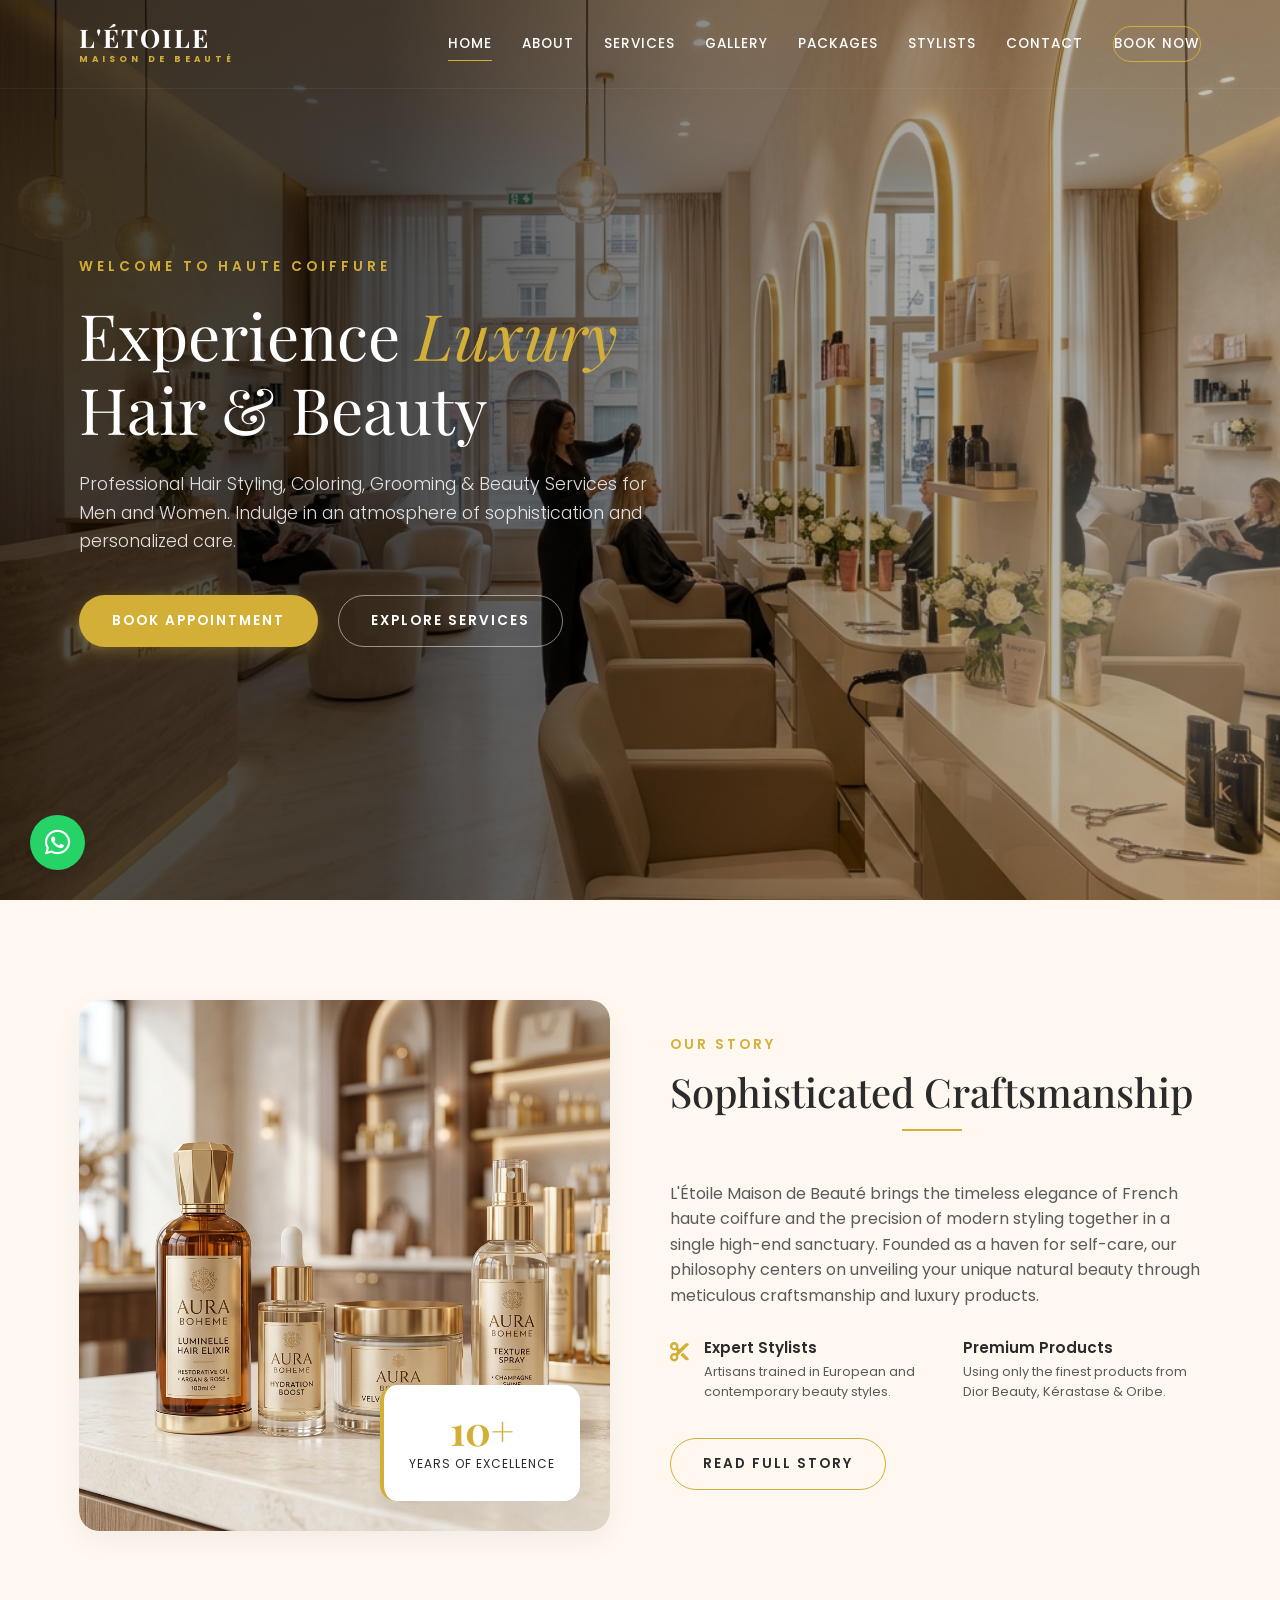
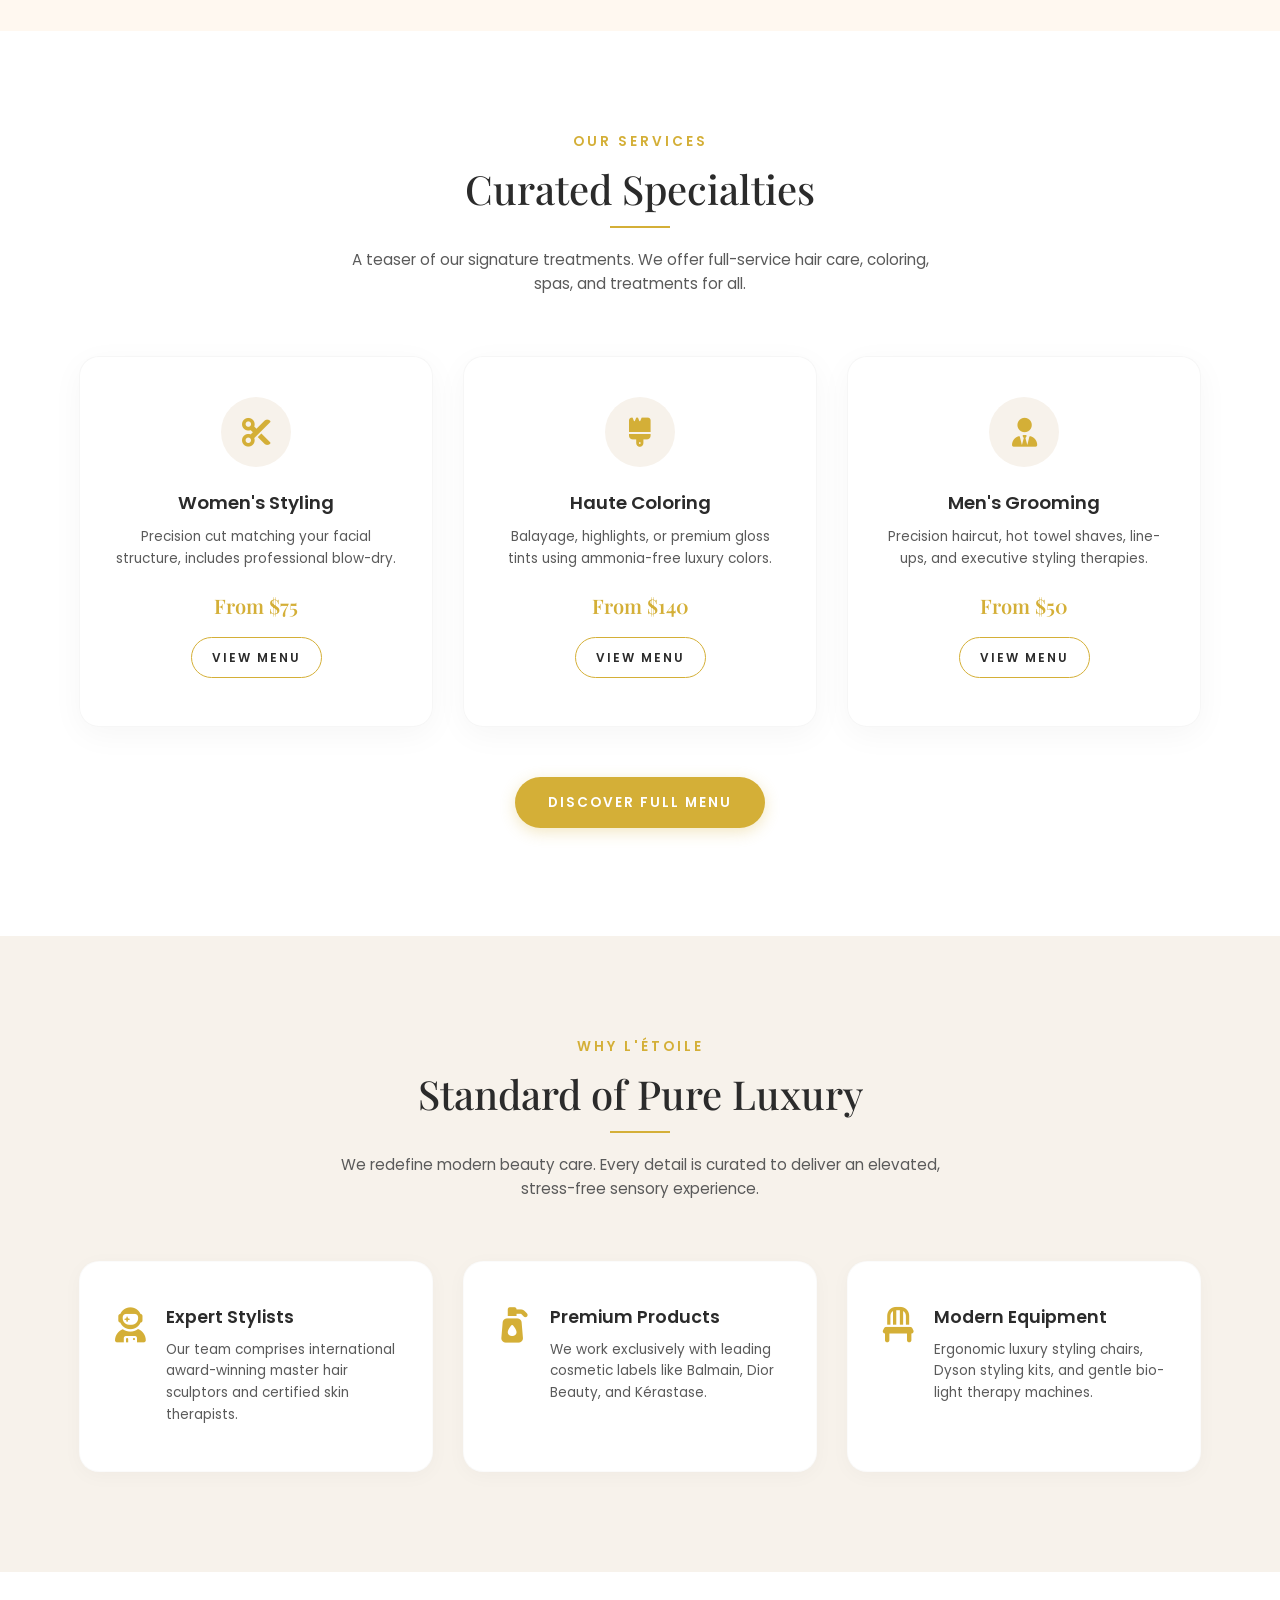
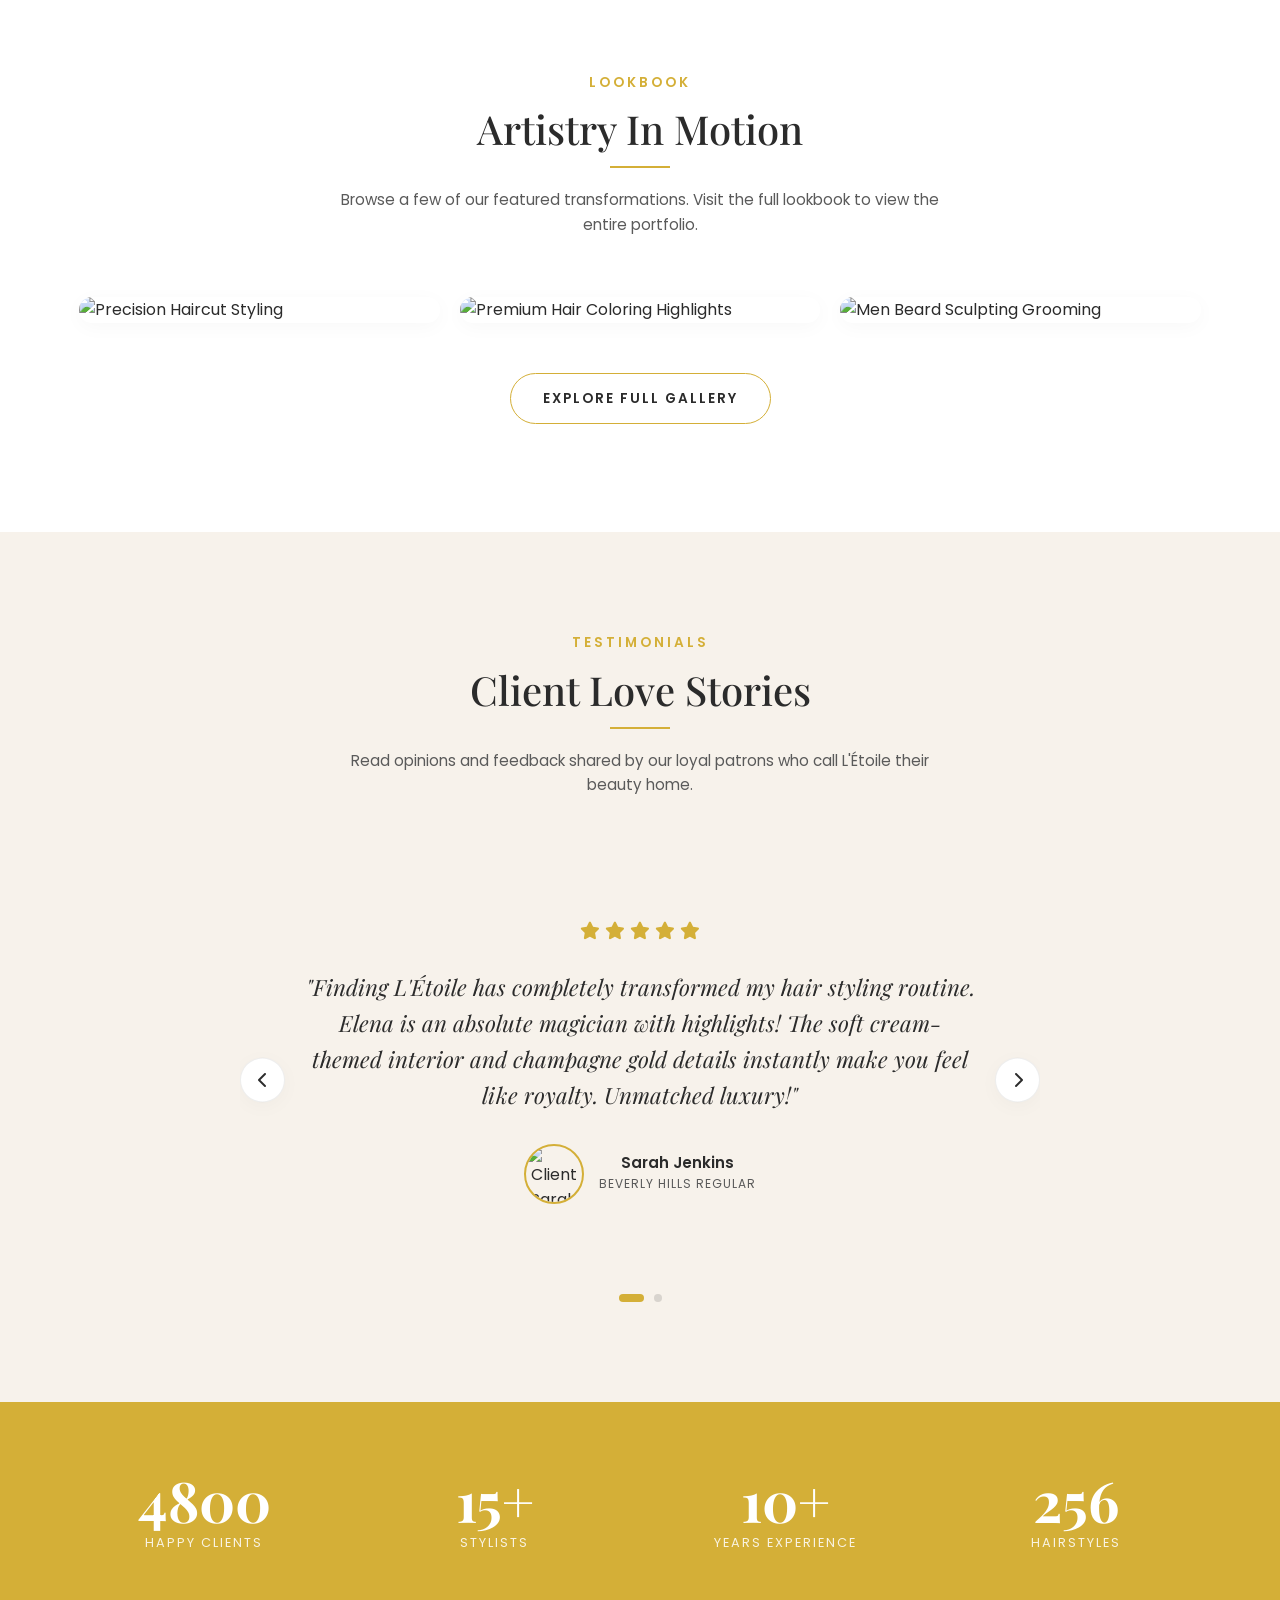
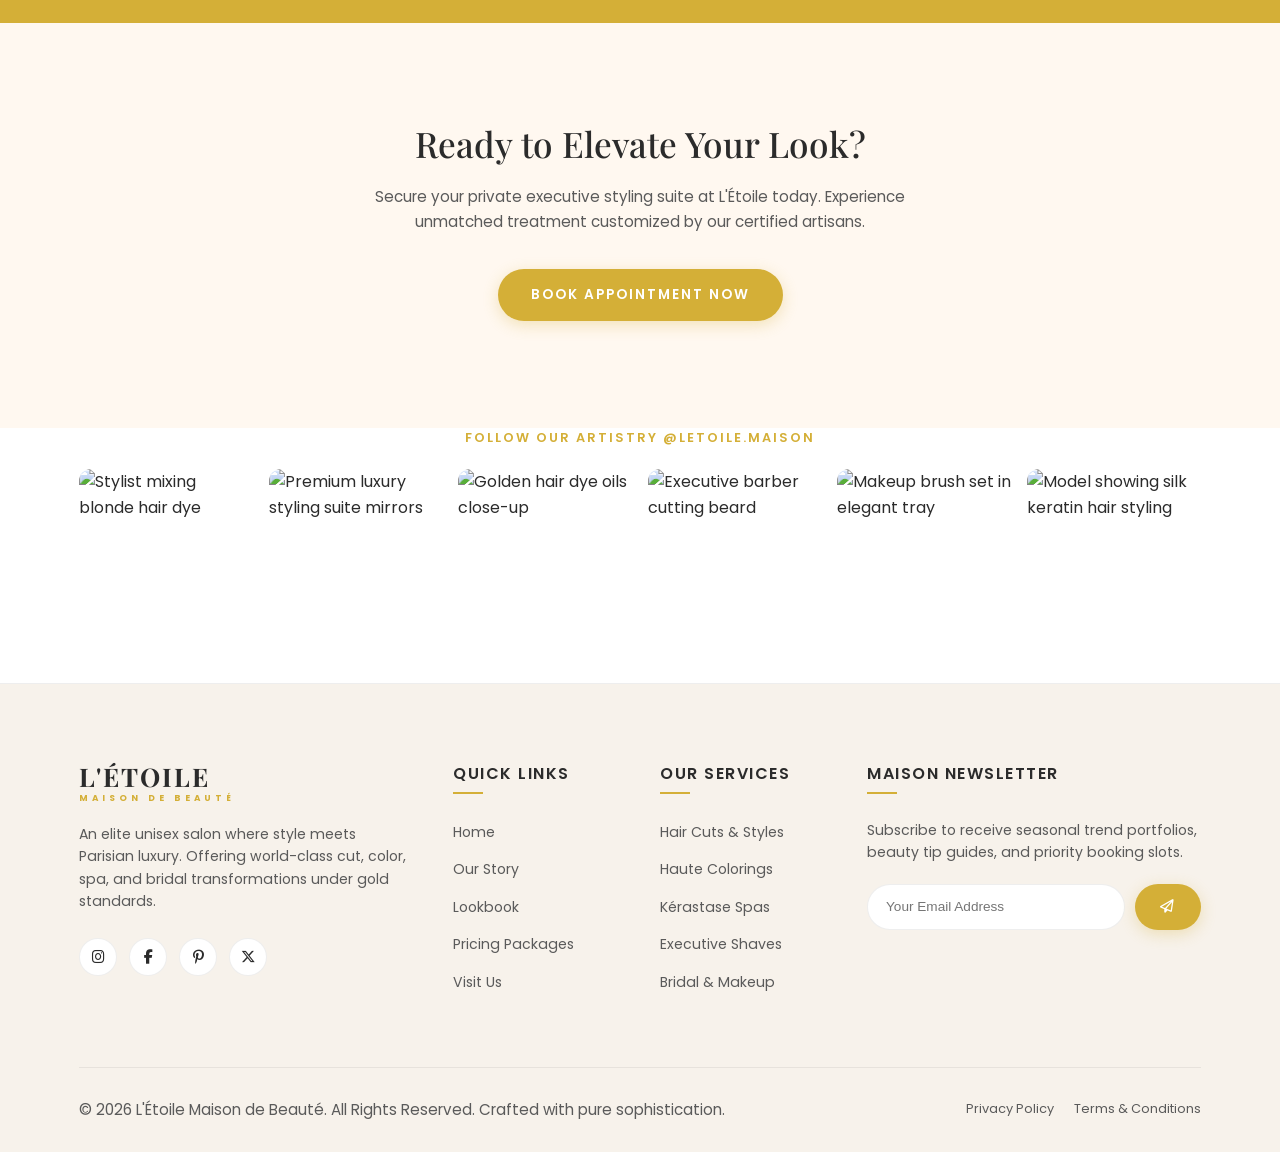
==== index.html @ e61089f2 "Improve responsive layout and header" ====
<!DOCTYPE html>
<html lang="en">
<head>
  <meta charset="UTF-8">
  <meta name="viewport" content="width=device-width, initial-scale=1.0">
  <title>L'Étoile Maison de Beauté | Premium Luxury Unisex Salon</title>
  
  <!-- Meta Tags for SEO -->
  <meta name="description" content="Experience premium luxury hair styling, professional coloring, beard grooming, and bridal beauty services at L'Étoile Maison de Beauté. Best unisex salon in Paris & Beverly Hills.">
  <meta name="keywords" content="luxury hair salon, premium salon, unisex hair styling, hair coloring, bridal makeup, beard grooming, Paris salon">
  <meta name="author" content="L'Étoile Maison de Beauté">
  
  <!-- Site Icon -->
  <link rel="icon" type="image/svg+xml" href="assets/site-icon.svg">
  <link rel="apple-touch-icon" href="assets/site-icon.svg">

  <!-- Font Awesome CDN for Premium Icons -->
  <link rel="stylesheet" href="https://cdnjs.cloudflare.com/ajax/libs/font-awesome/6.4.0/css/all.min.css">
  
  <!-- CSS Stylesheet -->
  <link rel="stylesheet" href="style.css">
</head>
<body class="home-page">

  <!-- Floating Background Elements -->
  <div class="bg-shape bg-shape-1 floating-element"></div>
  <div class="bg-shape bg-shape-2 floating-element" style="animation-delay: 2s;"></div>

  <!-- =========================================
       1. NAVIGATION HEADER
       ========================================= -->
  <header class="header-nav" id="headerNav">
    <div class="container nav-container">
      <a href="index.html" class="logo light" id="logoLink">
        L'ÉTOILE
        <span class="logo-sub">Maison de Beauté</span>
      </a>
      
      <nav class="nav-links" id="navLinks">
        <a href="index.html" class="active">Home</a>
        <a href="about.html">About</a>
        <a href="services.html">Services</a>
        <a href="gallery.html">Gallery</a>
        <a href="packages.html">Packages</a>
        <a href="stylists.html">Stylists</a>
        <a href="contact.html">Contact</a>
        <a href="booking.html" class="nav-btn">Book Now</a>
      </nav>
      
      <div class="menu-toggle" id="menuToggle">
        <span></span>
        <span></span>
        <span></span>
      </div>
    </div>
  </header>

  <!-- =========================================
       2. PREMIUM HERO SECTION
       ========================================= -->
  <section class="hero" id="hero">
    <div class="hero-bg-wrapper">
      <img src="assets/images/hero_luxury.png" alt="Luxury Salon Interior">
    </div>
    <div class="hero-overlay"></div>
    <div class="container">
      <div class="hero-content reveal-up active">
        <span class="hero-tag">Welcome to Haute Coiffure</span>
        <h1>Experience <span>Luxury</span><br>Hair & Beauty</h1>
        <p class="hero-desc">
          Professional Hair Styling, Coloring, Grooming & Beauty Services for Men and Women. Indulge in an atmosphere of sophistication and personalized care.
        </p>
        <div class="hero-btns">
          <a href="booking.html" class="btn btn-primary">Book Appointment</a>
          <a href="services.html" class="btn btn-outline-white">Explore Services</a>
        </div>
      </div>
    </div>
  </section>

  <!-- =========================================
       3. ABOUT US (SNIPPET)
       ========================================= -->
  <section class="about section-padding" id="about">
    <div class="container">
      <div class="about-grid">
        <div class="about-img-box reveal-zoom">
          <img src="assets/images/about_premium.png" alt="Premium Hair Care Styling">
          <div class="about-badge">
            <span class="years">10+</span>
            <span class="text">Years of Excellence</span>
          </div>
        </div>
        
        <div class="about-text reveal-up">
          <div class="section-header" style="text-align: left; margin-bottom: 30px;">
            <span class="subtitle">Our Story</span>
            <h2>Sophisticated Craftsmanship</h2>
          </div>
          <p class="story">
            L'Étoile Maison de Beauté brings the timeless elegance of French haute coiffure and the precision of modern styling together in a single high-end sanctuary. Founded as a haven for self-care, our philosophy centers on unveiling your unique natural beauty through meticulous craftsmanship and luxury products.
          </p>
          
          <div class="about-features">
            <div class="about-feat-item">
              <i class="fa-solid fa-scissors"></i>
              <div>
                <h4>Expert Stylists</h4>
                <p>Artisans trained in European and contemporary beauty styles.</p>
              </div>
            </div>
            <div class="about-feat-item">
              <i class="fa-solid fa-sparkles"></i>
              <div>
                <h4>Premium Products</h4>
                <p>Using only the finest products from Dior Beauty, Kérastase & Oribe.</p>
              </div>
            </div>
          </div>
          
          <a href="about.html" class="btn btn-secondary">Read Full Story</a>
        </div>
      </div>
    </div>
  </section>

  <!-- =========================================
       4. SERVICES PREVIEW
       ========================================= -->
  <section class="services section-padding" id="services-preview">
    <div class="container">
      <div class="section-header reveal-up">
        <span class="subtitle">Our Services</span>
        <h2>Curated Specialties</h2>
        <p>A teaser of our signature treatments. We offer full-service hair care, coloring, spas, and treatments for all.</p>
      </div>
      
      <div class="services-pane active reveal-up">
        <div class="service-card glass-card">
          <div class="service-icon-box">
            <i class="fa-solid fa-scissors"></i>
          </div>
          <h3>Women's Styling</h3>
          <p>Precision cut matching your facial structure, includes professional blow-dry.</p>
          <span class="service-price">From $75</span>
          <a href="services.html" class="btn btn-secondary" style="padding: 10px 20px; font-size: 0.75rem;">View Menu</a>
        </div>
        
        <div class="service-card glass-card">
          <div class="service-icon-box">
            <i class="fa-solid fa-brush"></i>
          </div>
          <h3>Haute Coloring</h3>
          <p>Balayage, highlights, or premium gloss tints using ammonia-free luxury colors.</p>
          <span class="service-price">From $140</span>
          <a href="services.html" class="btn btn-secondary" style="padding: 10px 20px; font-size: 0.75rem;">View Menu</a>
        </div>
        
        <div class="service-card glass-card">
          <div class="service-icon-box">
            <i class="fa-solid fa-user-tie"></i>
          </div>
          <h3>Men's Grooming</h3>
          <p>Precision haircut, hot towel shaves, line-ups, and executive styling therapies.</p>
          <span class="service-price">From $50</span>
          <a href="services.html" class="btn btn-secondary" style="padding: 10px 20px; font-size: 0.75rem;">View Menu</a>
        </div>
      </div>
      
      <div style="text-align: center; margin-top: 50px;" class="reveal-up">
        <a href="services.html" class="btn btn-primary">Discover Full Menu</a>
      </div>
    </div>
  </section>

  <!-- =========================================
       5. WHY CHOOSE US
       ========================================= -->
  <section class="why-us section-padding" id="why-choose-us">
    <div class="container">
      <div class="section-header reveal-up">
        <span class="subtitle">Why L'Étoile</span>
        <h2>Standard of Pure Luxury</h2>
        <p>We redefine modern beauty care. Every detail is curated to deliver an elevated, stress-free sensory experience.</p>
      </div>
      
      <div class="why-grid">
        <div class="why-card reveal-up">
          <div class="why-card-icon">
            <i class="fa-solid fa-user-astronaut"></i>
          </div>
          <div class="why-card-content">
            <h3>Expert Stylists</h3>
            <p>Our team comprises international award-winning master hair sculptors and certified skin therapists.</p>
          </div>
        </div>
        
        <div class="why-card reveal-up" style="transition-delay: 0.1s;">
          <div class="why-card-icon">
            <i class="fa-solid fa-pump-soap"></i>
          </div>
          <div class="why-card-content">
            <h3>Premium Products</h3>
            <p>We work exclusively with leading cosmetic labels like Balmain, Dior Beauty, and Kérastase.</p>
          </div>
        </div>
        
        <div class="why-card reveal-up" style="transition-delay: 0.2s;">
          <div class="why-card-icon">
            <i class="fa-solid fa-chair"></i>
          </div>
          <div class="why-card-content">
            <h3>Modern Equipment</h3>
            <p>Ergonomic luxury styling chairs, Dyson styling kits, and gentle bio-light therapy machines.</p>
          </div>
        </div>
      </div>
    </div>
  </section>

  <!-- =========================================
       6. GALLERY (PREVIEW)
       ========================================= -->
  <section class="gallery-section section-padding" id="gallery-preview">
    <div class="container">
      <div class="section-header reveal-up">
        <span class="subtitle">Lookbook</span>
        <h2>Artistry In Motion</h2>
        <p>Browse a few of our featured transformations. Visit the full lookbook to view the entire portfolio.</p>
      </div>
      
      <div class="gallery-grid reveal-zoom">
        <div class="gallery-item" data-src="https://images.unsplash.com/photo-1560066984-138dadb4c035?q=80&w=800&auto=format&fit=crop">
          <img src="https://images.unsplash.com/photo-1560066984-138dadb4c035?q=80&w=800&auto=format&fit=crop" alt="Precision Haircut Styling">
          <div class="gallery-overlay">
            <i class="fa-solid fa-magnifying-glass-plus"></i>
            <h4>Precision Haircut</h4>
            <p>Styling & Blowout</p>
          </div>
        </div>
        
        <div class="gallery-item" data-src="https://images.unsplash.com/photo-1562322140-8baeececf3df?q=80&w=800&auto=format&fit=crop">
          <img src="https://images.unsplash.com/photo-1562322140-8baeececf3df?q=80&w=800&auto=format&fit=crop" alt="Premium Hair Coloring Highlights">
          <div class="gallery-overlay">
            <i class="fa-solid fa-magnifying-glass-plus"></i>
            <h4>Champagne Highlights</h4>
            <p>Color Transformation</p>
          </div>
        </div>
        
        <div class="gallery-item" data-src="https://images.unsplash.com/photo-1621605815971-fbc98d665033?q=80&w=800&auto=format&fit=crop">
          <img src="https://images.unsplash.com/photo-1621605815971-fbc98d665033?q=80&w=800&auto=format&fit=crop" alt="Men Beard Sculpting Grooming">
          <div class="gallery-overlay">
            <i class="fa-solid fa-magnifying-glass-plus"></i>
            <h4>Royal Beard Trimming</h4>
            <p>Line-up & Hot Towel</p>
          </div>
        </div>
      </div>
      
      <div style="text-align: center; margin-top: 50px;" class="reveal-up">
        <a href="gallery.html" class="btn btn-secondary">Explore Full Gallery</a>
      </div>
    </div>
  </section>

  <!-- Lightbox Gallery Modal -->
  <div class="lightbox" id="lightbox">
    <div class="lightbox-content">
      <span class="lightbox-close" id="lightboxClose"><i class="fa-solid fa-xmark"></i></span>
      <img src="" id="lightboxImg" alt="Enlarged gallery item">
    </div>
  </div>

  <!-- =========================================
       7. TESTIMONIALS
       ========================================= -->
  <section class="testimonials section-padding" id="testimonials">
    <div class="container">
      <div class="section-header reveal-up">
        <span class="subtitle">Testimonials</span>
        <h2>Client Love Stories</h2>
        <p>Read opinions and feedback shared by our loyal patrons who call L'Étoile their beauty home.</p>
      </div>
      
      <div class="carousel-container reveal-zoom">
        <!-- Previous Button -->
        <div class="carousel-control carousel-control-prev" id="carouselPrev">
          <i class="fa-solid fa-chevron-left"></i>
        </div>
        
        <div class="carousel-wrapper" id="carouselWrapper">
          <!-- Slide 1 -->
          <div class="testimonial-slide">
            <div class="testimonial-card">
              <div class="stars">
                <i class="fa-solid fa-star"></i>
                <i class="fa-solid fa-star"></i>
                <i class="fa-solid fa-star"></i>
                <i class="fa-solid fa-star"></i>
                <i class="fa-solid fa-star"></i>
              </div>
              <p class="testimonial-text">
                "Finding L'Étoile has completely transformed my hair styling routine. Elena is an absolute magician with highlights! The soft cream-themed interior and champagne gold details instantly make you feel like royalty. Unmatched luxury!"
              </p>
              <div class="testimonial-author">
                <img src="https://images.unsplash.com/photo-1494790108377-be9c29b29330?q=80&w=200&auto=format&fit=crop" alt="Client Sarah Jenkins" class="testimonial-avatar">
                <div class="author-name">
                  <h4>Sarah Jenkins</h4>
                  <span>Beverly Hills Regular</span>
                </div>
              </div>
            </div>
          </div>
          
          <!-- Slide 2 -->
          <div class="testimonial-slide">
            <div class="testimonial-card">
              <div class="stars">
                <i class="fa-solid fa-star"></i>
                <i class="fa-solid fa-star"></i>
                <i class="fa-solid fa-star"></i>
                <i class="fa-solid fa-star"></i>
                <i class="fa-solid fa-star"></i>
              </div>
              <p class="testimonial-text">
                "The Royal Beard styling package is the best groom treatment I have ever had. Arthur uses hot towels, luxury oils, and incredibly precise styling. The hygiene standard here is clinic-level. Strongly recommended!"
              </p>
              <div class="testimonial-author">
                <img src="https://images.unsplash.com/photo-1500648767791-00dcc994a43e?q=80&w=200&auto=format&fit=crop" alt="Client David Miller" class="testimonial-avatar">
                <div class="author-name">
                  <h4>David Miller</h4>
                  <span>Entrepreneur</span>
                </div>
              </div>
            </div>
          </div>
        </div>
        
        <!-- Next Button -->
        <div class="carousel-control carousel-control-next" id="carouselNext">
          <i class="fa-solid fa-chevron-right"></i>
        </div>
        
        <!-- Dots Nav -->
        <div class="carousel-dots" id="carouselDots">
          <span class="dot active" data-index="0"></span>
          <span class="dot" data-index="1"></span>
        </div>
      </div>
    </div>
  </section>

  <!-- =========================================
       8. STATISTICS SECTION
       ========================================= -->
  <section class="statistics" id="statistics">
    <div class="container">
      <div class="stats-grid">
        <div class="stat-item">
          <h3 class="counter" data-target="10000">0</h3>
          <p>Happy Clients</p>
        </div>
        <div class="stat-item">
          <h3 class="counter" data-target="15">0</h3>
          <p>Stylists</p>
        </div>
        <div class="stat-item">
          <h3 class="counter" data-target="10">0</h3>
          <p>Years Experience</p>
        </div>
        <div class="stat-item">
          <h3 class="counter" data-target="500">0</h3>
          <p>Hairstyles</p>
        </div>
      </div>
    </div>
  </section>

  <!-- =========================================
       9. CALL TO ACTION SECTION
       ========================================= -->
  <section class="section-padding" style="background-color: var(--color-cream); text-align: center;">
    <div class="container reveal-up">
      <h2 style="font-size: 2.2rem; margin-bottom: 20px;">Ready to Elevate Your Look?</h2>
      <p style="max-width: 600px; margin: 0 auto 35px auto;">
        Secure your private executive styling suite at L'Étoile today. Experience unmatched treatment customized by our certified artisans.
      </p>
      <a href="booking.html" class="btn btn-primary">Book Appointment Now</a>
    </div>
  </section>

  <!-- =========================================
       10. FOOTER & INSTAGRAM & NEWSLETTER
       ========================================= -->
       
  <!-- Instagram Feed Placeholder -->
  <section class="footer-instagram">
    <div class="instagram-title reveal-fade">Follow Our Artistry @letoile.maison</div>
    <div class="insta-grid container reveal-zoom">
      <div class="insta-item">
        <img src="https://images.unsplash.com/photo-1522337360788-8b13dee7a37e?q=80&w=400&auto=format&fit=crop" alt="Stylist mixing blonde hair dye">
        <div class="insta-overlay"><i class="fa-brands fa-instagram"></i></div>
      </div>
      <div class="insta-item">
        <img src="https://images.unsplash.com/photo-1595476108010-b4d1f102b1b1?q=80&w=400&auto=format&fit=crop" alt="Premium luxury styling suite mirrors">
        <div class="insta-overlay"><i class="fa-brands fa-instagram"></i></div>
      </div>
      <div class="insta-item">
        <img src="https://images.unsplash.com/photo-1516975080664-ed2fc6a32937?q=80&w=400&auto=format&fit=crop" alt="Golden hair dye oils close-up">
        <div class="insta-overlay"><i class="fa-brands fa-instagram"></i></div>
      </div>
      <div class="insta-item">
        <img src="https://images.unsplash.com/photo-1503951914875-452162b0f3f1?q=80&w=400&auto=format&fit=crop" alt="Executive barber cutting beard">
        <div class="insta-overlay"><i class="fa-brands fa-instagram"></i></div>
      </div>
      <div class="insta-item">
        <img src="https://images.unsplash.com/photo-1487412720507-e7ab37603c6f?q=80&w=400&auto=format&fit=crop" alt="Makeup brush set in elegant tray">
        <div class="insta-overlay"><i class="fa-brands fa-instagram"></i></div>
      </div>
      <div class="insta-item">
        <img src="https://images.unsplash.com/photo-1605497746444-ac9dbd39f4a5?q=80&w=400&auto=format&fit=crop" alt="Model showing silk keratin hair styling">
        <div class="insta-overlay"><i class="fa-brands fa-instagram"></i></div>
      </div>
    </div>
  </section>

  <!-- Main Footer -->
  <footer class="footer">
    <div class="container">
      <div class="footer-grid">
        
        <div class="footer-col footer-about">
          <a href="index.html" class="logo">
            L'ÉTOILE
            <span class="logo-sub" style="color: var(--color-gold);">Maison de Beauté</span>
          </a>
          <p>
            An elite unisex salon where style meets Parisian luxury. Offering world-class cut, color, spa, and bridal transformations under gold standards.
          </p>
          <div class="footer-socials">
            <a href="#"><i class="fa-brands fa-instagram"></i></a>
            <a href="#"><i class="fa-brands fa-facebook-f"></i></a>
            <a href="#"><i class="fa-brands fa-pinterest-p"></i></a>
            <a href="#"><i class="fa-brands fa-x-twitter"></i></a>
          </div>
        </div>
        
        <div class="footer-col footer-links">
          <h3>Quick Links</h3>
          <ul>
            <li><a href="index.html">Home</a></li>
            <li><a href="about.html">Our Story</a></li>
            <li><a href="gallery.html">Lookbook</a></li>
            <li><a href="packages.html">Pricing Packages</a></li>
            <li><a href="contact.html">Visit Us</a></li>
          </ul>
        </div>
        
        <div class="footer-col footer-links">
          <h3>Our Services</h3>
          <ul>
            <li><a href="services.html">Hair Cuts & Styles</a></li>
            <li><a href="services.html">Haute Colorings</a></li>
            <li><a href="services.html">Kérastase Spas</a></li>
            <li><a href="services.html">Executive Shaves</a></li>
            <li><a href="services.html">Bridal & Makeup</a></li>
          </ul>
        </div>
        
        <div class="footer-col footer-newsletter">
          <h3>Maison Newsletter</h3>
          <p class="newsletter-desc">Subscribe to receive seasonal trend portfolios, beauty tip guides, and priority booking slots.</p>
          <form class="newsletter-form" id="newsletterForm" onsubmit="event.preventDefault(); alert('Merci! You have successfully subscribed to our newsletter.'); this.reset();">
            <input type="email" class="newsletter-input" placeholder="Your Email Address" required>
            <button type="submit" class="btn btn-primary"><i class="fa-regular fa-paper-plane"></i></button>
          </form>
        </div>
        
      </div>
      
      <div class="footer-bottom">
        <p>&copy; 2026 L'Étoile Maison de Beauté. All Rights Reserved. Crafted with pure sophistication.</p>
        <div class="footer-bottom-links">
          <a href="#">Privacy Policy</a>
          <a href="#">Terms & Conditions</a>
        </div>
      </div>
    </div>
  </footer>

  <!-- =========================================
       11. FLOATING ELEMENTS
       ========================================= -->
  <!-- WhatsApp Chat -->
  <a href="https://wa.me/13102768800" class="whatsapp-float" target="_blank" aria-label="Chat on WhatsApp">
    <i class="fa-brands fa-whatsapp"></i>
  </a>
  
  <!-- Back to top -->
  <button class="back-to-top" id="backToTop" aria-label="Back to Top">
    <i class="fa-solid fa-arrow-up"></i>
  </button>

  <!-- JavaScript File -->
  <script src="script.js"></script>
</body>
</html>
---- style.css ----
/*
  =========================================
  L'ÉTOILE MAISON DE BEAUTÉ
  Premium Luxury Salon Stylesheet
  =========================================
*/

/* --- Google Fonts Import --- */
@import url('https://fonts.googleapis.com/css2?family=Playfair+Display:ital,wght@0,400..900;1,400..900&family=Poppins:wght@300;400;500;600;700&display=swap');

/* --- Root Variables --- */
:root {
  /* Colors */
  --color-white: #FFFFFF;
  --color-cream: #FFF8F0;
  --color-gold: #D4AF37;
  --color-gold-hover: #C5A028;
  --color-gold-light: rgba(212, 175, 55, 0.15);
  --color-gold-glow: rgba(212, 175, 55, 0.3);
  --color-beige: #F7F2EB;
  --color-gray-light: #F4F4F4;
  --color-gray-border: rgba(43, 43, 43, 0.08);
  --color-charcoal: #2B2B2B;
  --color-charcoal-light: #5A5A5A;
  
  /* Fonts */
  --font-heading: 'Playfair Display', serif;
  --font-body: 'Poppins', sans-serif;
  
  /* Transitions */
  --transition-fast: all 0.3s ease;
  --transition-medium: all 0.5s cubic-bezier(0.25, 1, 0.5, 1);
  --transition-slow: all 0.8s cubic-bezier(0.25, 1, 0.5, 1);

  /* Shadows */
  --shadow-subtle: 0 4px 20px rgba(0, 0, 0, 0.03);
  --shadow-medium: 0 10px 30px rgba(0, 0, 0, 0.05);
  --shadow-premium: 0 20px 40px rgba(212, 175, 55, 0.06);
  --shadow-glass: 0 8px 32px 0 rgba(0, 0, 0, 0.04);
}

/* --- Base & Reset --- */
* {
  margin: 0;
  padding: 0;
  box-sizing: border-box;
  outline: none;
}

html {
  scroll-behavior: smooth;
  overflow-x: hidden;
}

body {
  font-family: var(--font-body);
  background-color: var(--color-white);
  color: var(--color-charcoal);
  line-height: 1.6;
  font-weight: 400;
  overflow-x: hidden;
  -webkit-font-smoothing: antialiased;
}

/* --- Scrollbar Customization --- */
::-webkit-scrollbar {
  width: 8px;
}

::-webkit-scrollbar-track {
  background: var(--color-beige);
}

::-webkit-scrollbar-thumb {
  background: var(--color-gold);
  border-radius: 4px;
}

::-webkit-scrollbar-thumb:hover {
  background: var(--color-gold-hover);
}

/* --- Typography --- */
h1, h2, h3, h4, h5, h6 {
  font-family: var(--font-heading);
  color: var(--color-charcoal);
  font-weight: 500;
  line-height: 1.2;
}

p {
  color: var(--color-charcoal-light);
  font-size: 0.95rem;
}

a {
  text-decoration: none;
  color: inherit;
  transition: var(--transition-fast);
}

ul {
  list-style: none;
}

img {
  max-width: 100%;
  height: auto;
  display: block;
}

/* --- Premium UI Utilities --- */
.section-padding {
  padding: 100px 0;
}

@media (max-width: 768px) {
  .section-padding {
    padding: 70px 0;
  }
}

.container {
  width: 90%;
  max-width: 1200px;
  margin: 0 auto;
  padding: 0 15px;
}

/* Premium Buttons */
.btn {
  display: inline-block;
  padding: 14px 32px;
  font-family: var(--font-body);
  font-weight: 600;
  font-size: 0.85rem;
  letter-spacing: 2px;
  text-transform: uppercase;
  border-radius: 50px;
  cursor: pointer;
  transition: var(--transition-medium);
  border: 1px solid transparent;
  position: relative;
  overflow: hidden;
  text-align: center;
}

.btn-primary {
  background-color: var(--color-gold);
  color: var(--color-white);
  box-shadow: 0 4px 15px rgba(212, 175, 55, 0.3);
}

.btn-primary:hover {
  background-color: var(--color-gold-hover);
  transform: translateY(-3px);
  box-shadow: 0 8px 25px rgba(212, 175, 55, 0.4);
}

.btn-secondary {
  background-color: transparent;
  color: var(--color-charcoal);
  border-color: var(--color-gold);
}

.btn-secondary:hover {
  background-color: var(--color-gold-light);
  color: var(--color-charcoal);
  transform: translateY(-3px);
}

.btn-outline-white {
  background-color: transparent;
  color: var(--color-white);
  border-color: rgba(255, 255, 255, 0.5);
}

.btn-outline-white:hover {
  background-color: var(--white);
  color: var(--color-charcoal);
  border-color: var(--color-white);
  transform: translateY(-3px);
}

/* Section Header */
.section-header {
  text-align: center;
  margin-bottom: 60px;
}

.section-header .subtitle {
  font-family: var(--font-body);
  font-weight: 600;
  font-size: 0.85rem;
  color: var(--color-gold);
  text-transform: uppercase;
  letter-spacing: 3px;
  display: block;
  margin-bottom: 12px;
}

.section-header h2 {
  font-size: 2.5rem;
  margin-bottom: 20px;
  position: relative;
  display: inline-block;
  padding-bottom: 15px;
}

.section-header h2::after {
  content: '';
  position: absolute;
  bottom: 0;
  left: 50%;
  transform: translateX(-50%);
  width: 60px;
  height: 2px;
  background-color: var(--color-gold);
}

.section-header p {
  max-width: 600px;
  margin: 0 auto;
}

/* Glassmorphism Card Style */
.glass-card {
  background: rgba(255, 255, 255, 0.65);
  backdrop-filter: blur(16px);
  -webkit-backdrop-filter: blur(16px);
  border: 1px solid rgba(255, 255, 255, 0.6);
  border-radius: 20px;
  box-shadow: var(--shadow-glass);
  transition: var(--transition-medium);
}

.glass-card:hover {
  border-color: rgba(212, 175, 55, 0.3);
  box-shadow: var(--shadow-premium);
}

/* Floating Shapes Background */
.bg-shape {
  position: absolute;
  border-radius: 50%;
  filter: blur(80px);
  z-index: -1;
  opacity: 0.35;
}

.bg-shape-1 {
  width: 300px;
  height: 300px;
  background: var(--color-gold);
  top: 10%;
  left: -5%;
}

.bg-shape-2 {
  width: 400px;
  height: 400px;
  background: var(--color-cream);
  bottom: 10%;
  right: -5%;
}

/* =========================================
   1. NAVIGATION HEADER
   ========================================= */
.header-nav {
  position: fixed;
  top: 0;
  left: 0;
  width: 100%;
  z-index: 1000;
  transition: var(--transition-medium);
  padding: 25px 0;
  border-bottom: 1px solid rgba(255, 255, 255, 0.05);
}

.header-nav.scrolled,
body:not(.home-page) .header-nav {
  background-color: rgba(255, 255, 255, 0.95);
  backdrop-filter: blur(10px);
  -webkit-backdrop-filter: blur(10px);
  padding: 15px 0;
  box-shadow: 0 5px 25px rgba(0, 0, 0, 0.03);
  border-bottom: 1px solid rgba(212, 175, 55, 0.1);
}

.nav-container {
  display: flex;
  gap: 20px;
  justify-content: space-between;
  align-items: center;
}

.logo {
  font-family: var(--font-heading);
  font-size: 1.6rem;
  font-weight: 700;
  letter-spacing: 2px;
  display: flex;
  flex-direction: column;
  line-height: 1;
}

.logo-sub {
  font-family: var(--font-body);
  font-size: 0.55rem;
  letter-spacing: 4px;
  text-transform: uppercase;
  color: var(--color-gold);
  margin-top: 4px;
}

.logo.light {
  color: var(--color-white);
}

.header-nav.scrolled .logo.light,
body:not(.home-page) .logo.light {
  color: var(--color-charcoal);
}

.nav-links {
  display: flex;
  flex: 1;
  min-width: 0;
  gap: 30px;
  align-items: center;
  justify-content: flex-end;
}

.nav-links a {
  font-family: var(--font-body);
  font-weight: 500;
  font-size: 0.85rem;
  text-transform: uppercase;
  letter-spacing: 1px;
  color: var(--color-white);
  position: relative;
  padding: 6px 0;
}

.header-nav.scrolled .nav-links a,
body:not(.home-page) .nav-links a {
  color: var(--color-charcoal);
}

.nav-links a::after {
  content: '';
  position: absolute;
  bottom: 0;
  left: 0;
  width: 0;
  height: 1.5px;
  background-color: var(--color-gold);
  transition: var(--transition-fast);
}

.nav-links a:hover::after,
.nav-links a.active::after {
  width: 100%;
}

.nav-btn {
  display: inline-block;
  padding: 10px 24px;
  border-radius: 30px;
  font-family: var(--font-body);
  font-weight: 600;
  font-size: 0.8rem;
  text-transform: uppercase;
  letter-spacing: 1.5px;
  border: 1px solid var(--color-gold);
  color: var(--color-white);
  background: transparent;
  transition: var(--transition-fast);
}

.header-nav.scrolled .nav-btn,
body:not(.home-page) .nav-btn {
  color: var(--color-white);
  background: var(--color-gold);
}

.nav-btn:hover {
  background: var(--color-gold);
  color: var(--color-white);
  box-shadow: 0 4px 15px rgba(212, 175, 55, 0.3);
  transform: translateY(-2px);
}

.menu-toggle {
  display: none;
  flex-direction: column;
  gap: 6px;
  cursor: pointer;
  z-index: 1001;
}

.menu-toggle span {
  width: 25px;
  height: 2px;
  background-color: var(--color-white);
  transition: var(--transition-fast);
}

.header-nav.scrolled .menu-toggle span,
body:not(.home-page) .menu-toggle span {
  background-color: var(--color-charcoal);
}

/* Mobile Nav Styles */
@media (max-width: 991px) {
  .menu-toggle {
    display: flex;
  }
  
  .nav-links {
    position: fixed;
    top: 0;
    right: -100%;
    width: min(86vw, 320px);
    height: 100vh;
    height: 100dvh;
    background-color: var(--color-white);
    flex-direction: column;
    justify-content: center;
    gap: 30px;
    padding: 48px 24px;
    box-shadow: -10px 0 30px rgba(0, 0, 0, 0.05);
    transition: var(--transition-medium);
    z-index: 999;
    overflow-y: auto;
    -webkit-overflow-scrolling: touch;
  }
  
  .nav-links.active {
    right: 0;
  }
  
  .nav-links a {
    color: var(--color-charcoal) !important;
    font-size: 1.1rem;
  }
  
  .nav-btn {
    color: var(--color-white) !important;
    background: var(--color-gold) !important;
    width: 100%;
    text-align: center;
  }
  
  .menu-toggle.active span:nth-child(1) {
    transform: rotate(45deg) translate(5px, 6px);
  }
  
  .menu-toggle.active span:nth-child(2) {
    opacity: 0;
  }
  
  .menu-toggle.active span:nth-child(3) {
    transform: rotate(-45deg) translate(5px, -7px);
  }

  .menu-toggle.active span {
    background-color: var(--color-charcoal) !important;
  }
}

@media (max-width: 1199px) {
  .nav-container {
    gap: 14px;
  }

  .nav-links {
    gap: 20px;
  }

  .nav-links a {
    font-size: 0.78rem;
    letter-spacing: 0.8px;
  }

  .nav-btn {
    padding: 9px 18px;
  }
}

@media (max-width: 575px) {
  .header-nav {
    padding: 14px 0;
  }

  .header-nav.scrolled,
  body:not(.home-page) .header-nav {
    padding: 12px 0;
  }

  .logo {
    font-size: 1.2rem;
    letter-spacing: 1.5px;
  }

  .logo-sub {
    font-size: 0.5rem;
    letter-spacing: 3px;
  }

  .nav-links {
    width: min(90vw, 300px);
    padding: 40px 22px;
  }
}

/* =========================================
   2. PREMIUM HERO SECTION (HOME PAGE ONLY)
   ========================================= */
.hero {
  position: relative;
  height: 100vh;
  min-height: 700px;
  display: flex;
  align-items: center;
  color: var(--color-white);
  overflow: hidden;
}

.hero-bg-wrapper {
  position: absolute;
  top: 0;
  left: 0;
  width: 100%;
  height: 100%;
  z-index: -2;
}

.hero-bg-wrapper img {
  width: 100%;
  height: 100%;
  object-fit: cover;
}

.hero-overlay {
  position: absolute;
  top: 0;
  left: 0;
  width: 100%;
  height: 100%;
  background: linear-gradient(to right, rgba(0, 0, 0, 0.7) 30%, rgba(0, 0, 0, 0.4) 60%, rgba(0, 0, 0, 0.2) 100%);
  z-index: -1;
}

.hero-content {
  max-width: 700px;
  position: relative;
}

.hero-tag {
  font-family: var(--font-body);
  font-weight: 600;
  font-size: 0.85rem;
  color: var(--color-gold);
  text-transform: uppercase;
  letter-spacing: 4px;
  display: inline-block;
  margin-bottom: 20px;
}

.hero h1 {
  font-size: 4rem;
  font-weight: 400;
  line-height: 1.15;
  color: var(--color-white);
  margin-bottom: 25px;
}

.hero h1 span {
  font-family: var(--font-heading);
  font-style: italic;
  color: var(--color-gold);
}

.hero-desc {
  font-size: 1.1rem;
  color: rgba(255, 255, 255, 0.85);
  margin-bottom: 40px;
  max-width: 600px;
  font-weight: 300;
}

.hero-btns {
  display: flex;
  gap: 20px;
}

@media (max-width: 768px) {
  .hero h1 {
    font-size: 2.8rem;
  }
  .hero-desc {
    font-size: 1rem;
  }
  .hero-btns {
    flex-direction: column;
    gap: 15px;
  }
  .hero-btns .btn {
    width: 100%;
  }
}

@media (max-width: 480px) {
  .hero {
    min-height: 100vh;
    min-height: 100svh;
  }

  .hero h1 {
    font-size: 2.35rem;
  }

  .hero-tag {
    letter-spacing: 2px;
  }
}

/* =========================================
   SUBPAGE HERO HEADER (SUBPAGES ONLY)
   ========================================= */
.subpage-hero {
  position: relative;
  height: 40vh;
  min-height: 280px;
  display: flex;
  align-items: center;
  justify-content: center;
  text-align: center;
  color: var(--color-white);
  overflow: hidden;
  background-color: var(--color-charcoal);
  padding-top: 80px;
}

.subpage-hero-bg {
  position: absolute;
  top: 0;
  left: 0;
  width: 100%;
  height: 100%;
  z-index: 1;
}

.subpage-hero-bg img {
  width: 100%;
  height: 100%;
  object-fit: cover;
  opacity: 0.35;
}

.subpage-hero-content {
  position: relative;
  z-index: 2;
  width: 90%;
}

.subpage-hero h1 {
  font-size: 3rem;
  color: var(--color-white);
  margin-bottom: 12px;
  font-weight: 500;
}

.subpage-hero h1 span {
  font-family: var(--font-heading);
  font-style: italic;
  color: var(--color-gold);
}

.breadcrumbs {
  font-family: var(--font-body);
  font-size: 0.8rem;
  text-transform: uppercase;
  letter-spacing: 2px;
  font-weight: 500;
}

.breadcrumbs a {
  color: rgba(255, 255, 255, 0.7);
}

.breadcrumbs a:hover {
  color: var(--color-gold);
}

.breadcrumbs span {
  color: var(--color-gold);
  margin: 0 8px;
}

@media (max-width: 768px) {
  .subpage-hero {
    height: 30vh;
    min-height: 220px;
  }
  .subpage-hero h1 {
    font-size: 2.2rem;
  }
}

/* =========================================
   3. ABOUT US SECTION
   ========================================= */
.about {
  position: relative;
  background-color: var(--color-cream);
  overflow: hidden;
}

.about-grid {
  display: grid;
  grid-template-columns: 1fr 1fr;
  gap: 60px;
  align-items: center;
}

.about-img-box {
  position: relative;
  border-radius: 20px;
  overflow: hidden;
  box-shadow: var(--shadow-medium);
}

.about-img-box img {
  border-radius: 20px;
  transition: var(--transition-slow);
}

.about-img-box:hover img {
  transform: scale(1.05);
}

.about-badge {
  position: absolute;
  bottom: 30px;
  right: 30px;
  background-color: var(--color-white);
  padding: 25px;
  border-radius: 16px;
  text-align: center;
  box-shadow: var(--shadow-medium);
  border-left: 4px solid var(--color-gold);
}

.about-badge .years {
  display: block;
  font-family: var(--font-heading);
  font-size: 2.5rem;
  font-weight: 700;
  color: var(--color-gold);
  line-height: 1;
}

.about-badge .text {
  font-family: var(--font-body);
  font-size: 0.75rem;
  text-transform: uppercase;
  letter-spacing: 1px;
  color: var(--color-charcoal);
}

.about-text h3 {
  font-size: 2rem;
  margin-bottom: 20px;
}

.about-text .story {
  margin-bottom: 30px;
  font-size: 1rem;
}

.about-features {
  display: grid;
  grid-template-columns: 1fr 1fr;
  gap: 25px;
  margin-bottom: 35px;
}

.about-feat-item {
  display: flex;
  align-items: flex-start;
  gap: 15px;
}

.about-feat-item i {
  color: var(--color-gold);
  font-size: 1.2rem;
  margin-top: 4px;
}

.about-feat-item h4 {
  font-family: var(--font-body);
  font-weight: 600;
  font-size: 0.95rem;
  margin-bottom: 5px;
}

.about-feat-item p {
  font-size: 0.8rem;
}

@media (max-width: 991px) {
  .about-grid {
    grid-template-columns: 1fr;
    gap: 50px;
  }
}

@media (max-width: 480px) {
  .about-features {
    grid-template-columns: 1fr;
  }
}

/* =========================================
   4. SERVICES SECTION (WITH DYNAMIC TABS)
   ========================================= */
.services {
  background-color: var(--color-white);
}

.services-tabs-container {
  display: flex;
  justify-content: center;
  gap: 20px;
  margin-bottom: 50px;
}

.tab-btn {
  background: transparent;
  border: 1px solid var(--color-gray-border);
  padding: 12px 30px;
  border-radius: 50px;
  font-family: var(--font-body);
  font-weight: 500;
  font-size: 0.9rem;
  letter-spacing: 1px;
  color: var(--color-charcoal-light);
  cursor: pointer;
  transition: var(--transition-fast);
}

.tab-btn:hover {
  color: var(--color-gold);
  border-color: var(--color-gold);
}

.tab-btn.active {
  background-color: var(--color-gold);
  color: var(--color-white);
  border-color: var(--color-gold);
  box-shadow: 0 4px 15px rgba(212, 175, 55, 0.25);
}

.services-pane {
  display: none;
  opacity: 0;
  transform: translateY(20px);
  transition: opacity 0.5s ease, transform 0.5s ease;
}

.services-pane.active {
  display: grid;
  grid-template-columns: repeat(auto-fill, minmax(270px, 1fr));
  gap: 30px;
  opacity: 1;
  transform: translateY(0);
}

.service-card {
  padding: 40px 30px;
  text-align: center;
  border: 1px solid rgba(43, 43, 43, 0.04);
}

.service-icon-box {
  width: 70px;
  height: 70px;
  background-color: var(--color-beige);
  border-radius: 50%;
  display: flex;
  align-items: center;
  justify-content: center;
  margin: 0 auto 25px auto;
  transition: var(--transition-medium);
}

.service-icon-box i {
  color: var(--color-gold);
  font-size: 1.8rem;
  transition: var(--transition-medium);
}

.service-card h3 {
  font-family: var(--font-body);
  font-weight: 600;
  font-size: 1.15rem;
  margin-bottom: 12px;
}

.service-card p {
  font-size: 0.85rem;
  margin-bottom: 20px;
}

.service-price {
  font-family: var(--font-heading);
  font-size: 1.25rem;
  color: var(--color-gold);
  font-weight: 600;
  display: block;
  margin-bottom: 15px;
}

.service-card:hover {
  transform: translateY(-8px);
}

.service-card:hover .service-icon-box {
  background-color: var(--color-gold);
}

.service-card:hover .service-icon-box i {
  color: var(--color-white);
  transform: rotateY(180deg);
}

/* =========================================
   5. WHY CHOOSE US SECTION
   ========================================= */
.why-us {
  background-color: var(--color-beige);
  position: relative;
  overflow: hidden;
}

.why-grid {
  display: grid;
  grid-template-columns: repeat(auto-fit, minmax(320px, 1fr));
  gap: 30px;
}

.why-card {
  padding: 45px 35px;
  border-radius: 20px;
  background-color: var(--color-white);
  box-shadow: var(--shadow-subtle);
  transition: var(--transition-medium);
  border: 1px solid rgba(43, 43, 43, 0.02);
  display: flex;
  gap: 20px;
}

.why-card-icon {
  font-size: 2.2rem;
  color: var(--color-gold);
  line-height: 1;
}

.why-card-content h3 {
  font-family: var(--font-body);
  font-weight: 600;
  font-size: 1.1rem;
  margin-bottom: 10px;
}

.why-card-content p {
  font-size: 0.85rem;
  line-height: 1.6;
}

.why-card:hover {
  transform: translateY(-5px);
  box-shadow: var(--shadow-premium);
  border-color: var(--color-gold-light);
}

@media (max-width: 480px) {
  .why-card {
    flex-direction: column;
    gap: 15px;
  }
}

/* =========================================
   6. PINTEREST-STYLE GALLERY
   ========================================= */
.gallery-section {
  background-color: var(--color-white);
}

.gallery-grid {
  display: grid;
  grid-template-columns: repeat(3, 1fr);
  gap: 20px;
}

.gallery-item {
  position: relative;
  border-radius: 16px;
  overflow: hidden;
  box-shadow: var(--shadow-subtle);
  cursor: pointer;
}

/* Masonry Aspect Ratio Classes */
.gallery-item.tall {
  grid-row: span 2;
}

.gallery-item img {
  width: 100%;
  height: 100%;
  object-fit: cover;
  transition: var(--transition-slow);
}

.gallery-overlay {
  position: absolute;
  top: 0;
  left: 0;
  width: 100%;
  height: 100%;
  background: rgba(43, 43, 43, 0.65);
  display: flex;
  flex-direction: column;
  justify-content: center;
  align-items: center;
  opacity: 0;
  transition: var(--transition-medium);
  padding: 20px;
  text-align: center;
}

.gallery-overlay i {
  color: var(--color-white);
  font-size: 1.5rem;
  background-color: var(--color-gold);
  width: 50px;
  height: 50px;
  border-radius: 50%;
  display: flex;
  align-items: center;
  justify-content: center;
  margin-bottom: 15px;
  transform: translateY(20px);
  transition: var(--transition-medium);
}

.gallery-overlay h4 {
  color: var(--color-white);
  font-size: 1.2rem;
  margin-bottom: 5px;
  transform: translateY(20px);
  transition: var(--transition-medium);
  transition-delay: 0.05s;
}

.gallery-overlay p {
  color: rgba(255, 255, 255, 0.8);
  font-size: 0.8rem;
  text-transform: uppercase;
  letter-spacing: 1px;
  transform: translateY(20px);
  transition: var(--transition-medium);
  transition-delay: 0.1s;
}

.gallery-item:hover img {
  transform: scale(1.08);
}

.gallery-item:hover .gallery-overlay {
  opacity: 1;
}

.gallery-item:hover .gallery-overlay i,
.gallery-item:hover .gallery-overlay h4,
.gallery-item:hover .gallery-overlay p {
  transform: translateY(0);
}

@media (max-width: 991px) {
  .gallery-grid {
    grid-template-columns: repeat(2, 1fr);
  }
}

@media (max-width: 575px) {
  .gallery-grid {
    grid-template-columns: 1fr;
  }
  .gallery-item.tall {
    grid-row: auto;
  }
}

/* Lightbox Modal */
.lightbox {
  position: fixed;
  top: 0;
  left: 0;
  width: 100%;
  height: 100%;
  background-color: rgba(0, 0, 0, 0.9);
  z-index: 2000;
  display: none;
  justify-content: center;
  align-items: center;
  opacity: 0;
  transition: opacity 0.3s ease;
}

.lightbox.active {
  display: flex;
  opacity: 1;
}

.lightbox-content {
  max-width: 90%;
  max-height: 80%;
  position: relative;
}

.lightbox-content img {
  max-width: 100%;
  max-height: 80vh;
  border-radius: 8px;
  box-shadow: 0 5px 25px rgba(0, 0, 0, 0.5);
  transform: scale(0.9);
  transition: transform 0.3s ease;
}

.lightbox.active .lightbox-content img {
  transform: scale(1);
}

.lightbox-close {
  position: absolute;
  top: -40px;
  right: 0;
  color: var(--color-white);
  font-size: 2rem;
  cursor: pointer;
  transition: var(--transition-fast);
}

.lightbox-close:hover {
  color: var(--color-gold);
}

/* =========================================
   7. PACKAGES SECTION
   ========================================= */
.packages {
  background-color: var(--color-cream);
}

.packages-grid {
  display: grid;
  grid-template-columns: repeat(auto-fit, minmax(260px, 1fr));
  gap: 30px;
  align-items: stretch;
}

.pkg-card {
  padding: 50px 30px;
  display: flex;
  flex-direction: column;
  align-items: center;
  position: relative;
  overflow: hidden;
}

.pkg-popular {
  border: 2px solid var(--color-gold);
}

.pkg-ribbon {
  position: absolute;
  top: 20px;
  right: -35px;
  background-color: var(--color-gold);
  color: var(--color-white);
  font-family: var(--font-body);
  font-size: 0.65rem;
  font-weight: 700;
  text-transform: uppercase;
  letter-spacing: 1px;
  padding: 6px 35px;
  transform: rotate(45deg);
  box-shadow: 0 2px 10px rgba(0,0,0,0.1);
}

.pkg-name {
  font-family: var(--font-body);
  font-weight: 600;
  font-size: 1.25rem;
  text-transform: uppercase;
  letter-spacing: 1.5px;
  margin-bottom: 10px;
}

.pkg-price-box {
  display: flex;
  align-items: baseline;
  margin-bottom: 30px;
}

.pkg-currency {
  font-family: var(--font-heading);
  font-size: 1.5rem;
  color: var(--color-gold);
  font-weight: 500;
  margin-right: 2px;
}

.pkg-price {
  font-family: var(--font-heading);
  font-size: 3.5rem;
  font-weight: 700;
  color: var(--color-charcoal);
  line-height: 1;
}

.pkg-price-box p {
  font-size: 0.8rem;
  margin-left: 5px;
}

.pkg-features {
  width: 100%;
  margin-bottom: 35px;
  flex-grow: 1;
}

.pkg-features li {
  display: flex;
  align-items: center;
  font-size: 0.88rem;
  color: var(--color-charcoal-light);
  margin-bottom: 15px;
  justify-content: flex-start;
}

.pkg-features li i {
  color: var(--color-gold);
  margin-right: 12px;
  font-size: 0.9rem;
}

.pkg-features li.disabled {
  text-decoration: line-through;
  opacity: 0.5;
}

.pkg-features li.disabled i {
  color: var(--color-charcoal-light);
}

.pkg-card .btn {
  width: 100%;
}

/* =========================================
   8. MEET OUR EXPERTS
   ========================================= */
.experts {
  background-color: var(--color-white);
}

.experts-grid {
  display: grid;
  grid-template-columns: repeat(auto-fit, minmax(260px, 1fr));
  gap: 30px;
}

.expert-card {
  border-radius: 20px;
  overflow: hidden;
  box-shadow: var(--shadow-subtle);
  background-color: var(--color-white);
  transition: var(--transition-medium);
  border: 1px solid rgba(43, 43, 43, 0.02);
}

.expert-img-box {
  position: relative;
  overflow: hidden;
  height: 340px;
}

.expert-img-box img {
  width: 100%;
  height: 100%;
  object-fit: cover;
  transition: var(--transition-slow);
}

.expert-socials {
  position: absolute;
  bottom: -50px;
  left: 50%;
  transform: translateX(-50%);
  display: flex;
  gap: 12px;
  transition: var(--transition-medium);
  z-index: 10;
}

.expert-socials a {
  background-color: var(--color-white);
  color: var(--color-charcoal);
  width: 40px;
  height: 40px;
  border-radius: 50%;
  display: flex;
  align-items: center;
  justify-content: center;
  box-shadow: var(--shadow-medium);
  font-size: 0.95rem;
}

.expert-socials a:hover {
  background-color: var(--color-gold);
  color: var(--color-white);
  transform: translateY(-3px);
}

.expert-info {
  padding: 25px 20px;
  text-align: center;
}

.expert-info h3 {
  font-family: var(--font-body);
  font-weight: 600;
  font-size: 1.15rem;
  margin-bottom: 5px;
}

.expert-specialty {
  font-size: 0.8rem;
  color: var(--color-gold);
  text-transform: uppercase;
  letter-spacing: 1.5px;
  display: block;
  margin-bottom: 8px;
}

.expert-exp {
  font-size: 0.8rem;
  color: var(--color-charcoal-light);
}

.expert-card:hover {
  transform: translateY(-8px);
  box-shadow: var(--shadow-premium);
  border-color: var(--color-gold-light);
}

.expert-card:hover .expert-img-box img {
  transform: scale(1.05);
}

.expert-card:hover .expert-socials {
  bottom: 20px;
}

/* =========================================
   9. TESTIMONIALS (CAROUSEL)
   ========================================= */
.testimonials {
  background-color: var(--color-beige);
  position: relative;
  overflow: hidden;
}

.carousel-container {
  position: relative;
  max-width: 800px;
  margin: 0 auto;
  overflow: hidden;
}

.carousel-wrapper {
  display: flex;
  transition: transform 0.6s cubic-bezier(0.25, 1, 0.5, 1);
}

.testimonial-slide {
  flex: 0 0 100%;
  width: 100%;
  padding: 10px 15px;
}

.testimonial-card {
  padding: 50px;
  text-align: center;
}

.stars {
  color: var(--color-gold);
  font-size: 1.1rem;
  margin-bottom: 25px;
}

.testimonial-text {
  font-family: var(--font-heading);
  font-size: 1.4rem;
  line-height: 1.6;
  font-style: italic;
  color: var(--color-charcoal);
  margin-bottom: 30px;
  font-weight: 400;
}

.testimonial-author {
  display: flex;
  align-items: center;
  justify-content: center;
  gap: 15px;
}

.testimonial-avatar {
  width: 60px;
  height: 60px;
  border-radius: 50%;
  object-fit: cover;
  border: 2px solid var(--color-gold);
}

.author-name h4 {
  font-family: var(--font-body);
  font-weight: 600;
  font-size: 0.95rem;
  margin-bottom: 2px;
}

.author-name span {
  font-size: 0.75rem;
  color: var(--color-charcoal-light);
  text-transform: uppercase;
  letter-spacing: 1px;
  display: block;
  text-align: left;
}

.carousel-dots {
  display: flex;
  justify-content: center;
  gap: 10px;
  margin-top: 30px;
}

.dot {
  width: 8px;
  height: 8px;
  border-radius: 50%;
  background-color: rgba(43, 43, 43, 0.15);
  cursor: pointer;
  transition: var(--transition-fast);
}

.dot.active {
  background-color: var(--color-gold);
  width: 25px;
  border-radius: 4px;
}

.carousel-control {
  position: absolute;
  top: 50%;
  transform: translateY(-50%);
  background-color: var(--color-white);
  color: var(--color-charcoal);
  border: 1px solid var(--color-gray-border);
  width: 45px;
  height: 45px;
  border-radius: 50%;
  display: flex;
  align-items: center;
  justify-content: center;
  cursor: pointer;
  transition: var(--transition-fast);
  box-shadow: var(--shadow-subtle);
  z-index: 10;
}

.carousel-control:hover {
  background-color: var(--color-gold);
  color: var(--color-white);
  border-color: var(--color-gold);
  box-shadow: 0 4px 15px rgba(212, 175, 55, 0.3);
}

.carousel-control-prev {
  left: 0;
}

.carousel-control-next {
  right: 0;
}

@media (max-width: 768px) {
  .testimonial-card {
    padding: 30px 15px;
  }
  .testimonial-text {
    font-size: 1.15rem;
  }
  .carousel-control {
    display: none;
  }
}

/* =========================================
   10. STATISTICS SECTION
   ========================================= */
.statistics {
  background-color: var(--color-gold);
  color: var(--color-white);
  padding: 70px 0;
  position: relative;
  overflow: hidden;
}

.stats-grid {
  display: grid;
  grid-template-columns: repeat(auto-fit, minmax(200px, 1fr));
  gap: 40px;
  text-align: center;
}

.stat-item h3 {
  font-family: var(--font-heading);
  font-size: 3.5rem;
  font-weight: 700;
  color: var(--color-white);
  margin-bottom: 5px;
  line-height: 1;
}

.stat-item p {
  color: rgba(255, 255, 255, 0.85);
  font-family: var(--font-body);
  font-size: 0.8rem;
  text-transform: uppercase;
  letter-spacing: 2px;
}

/* =========================================
   11. LUXURY BOOKING SECTION
   ========================================= */
.booking-section {
  background-color: var(--color-white);
  position: relative;
}

.booking-grid {
  display: grid;
  grid-template-columns: 1fr;
  max-width: 900px;
  margin: 0 auto;
}

.booking-card {
  padding: 60px 50px;
  border-radius: 20px;
  box-shadow: var(--shadow-medium);
}

.booking-form {
  display: grid;
  grid-template-columns: 1fr 1fr;
  gap: 25px;
}

.form-group {
  display: flex;
  flex-direction: column;
  position: relative;
}

.form-group-full {
  grid-column: span 2;
}

.form-group label {
  font-family: var(--font-body);
  font-weight: 500;
  font-size: 0.78rem;
  text-transform: uppercase;
  letter-spacing: 1px;
  margin-bottom: 8px;
  color: var(--color-charcoal);
}

.form-input {
  width: 100%;
  padding: 14px 20px;
  border-radius: 8px;
  border: 1px solid var(--color-gray-border);
  background-color: var(--color-white);
  font-family: var(--font-body);
  font-size: 0.9rem;
  color: var(--color-charcoal);
  transition: var(--transition-fast);
}

.form-input:focus {
  border-color: var(--color-gold);
  box-shadow: 0 0 10px var(--color-gold-glow);
}

textarea.form-input {
  resize: none;
  height: 120px;
}

.booking-card .btn {
  grid-column: span 2;
  margin-top: 15px;
}

@media (max-width: 768px) {
  .booking-card {
    padding: 40px 20px;
  }
  .booking-form {
    grid-template-columns: 1fr;
  }
  .form-group-full {
    grid-column: span 1;
  }
  .booking-card .btn {
    grid-column: span 1;
  }
}

/* Success Modal */
.modal-overlay {
  position: fixed;
  top: 0;
  left: 0;
  width: 100%;
  height: 100%;
  background: rgba(0, 0, 0, 0.5);
  backdrop-filter: blur(5px);
  z-index: 2100;
  display: flex;
  justify-content: center;
  align-items: center;
  opacity: 0;
  pointer-events: none;
  transition: opacity 0.3s ease;
}

.modal-overlay.active {
  opacity: 1;
  pointer-events: auto;
}

.success-modal {
  background: var(--color-white);
  padding: 45px 35px;
  border-radius: 20px;
  text-align: center;
  max-width: 450px;
  width: 90%;
  box-shadow: var(--shadow-medium);
  border: 1px solid var(--color-gold-light);
  transform: scale(0.9);
  transition: transform 0.3s ease;
}

.modal-overlay.active .success-modal {
  transform: scale(1);
}

.modal-icon {
  width: 70px;
  height: 70px;
  background-color: var(--color-cream);
  border-radius: 50%;
  display: flex;
  align-items: center;
  justify-content: center;
  margin: 0 auto 25px auto;
  border: 1px solid var(--color-gold-light);
}

.modal-icon i {
  color: var(--color-gold);
  font-size: 2.2rem;
}

.success-modal h3 {
  font-size: 1.6rem;
  margin-bottom: 12px;
}

.success-modal p {
  font-size: 0.9rem;
  margin-bottom: 25px;
}

/* =========================================
   12. FAQ SECTION (ACCORDION)
   ========================================= */
.faq-section {
  background-color: var(--color-cream);
}

.faq-container {
  max-width: 800px;
  margin: 0 auto;
  display: flex;
  flex-direction: column;
  gap: 15px;
}

.faq-item {
  border-radius: 16px;
  overflow: hidden;
  background-color: var(--color-white);
  box-shadow: var(--shadow-subtle);
  border: 1px solid rgba(43, 43, 43, 0.02);
  transition: var(--transition-fast);
}

.faq-header {
  padding: 22px 30px;
  display: flex;
  justify-content: space-between;
  align-items: center;
  cursor: pointer;
  user-select: none;
}

.faq-header h3 {
  font-family: var(--font-body);
  font-weight: 500;
  font-size: 1.05rem;
  color: var(--color-charcoal);
  transition: var(--transition-fast);
}

.faq-icon {
  width: 25px;
  height: 25px;
  border-radius: 50%;
  background-color: var(--color-beige);
  display: flex;
  align-items: center;
  justify-content: center;
  transition: var(--transition-medium);
}

.faq-icon i {
  font-size: 0.8rem;
  color: var(--color-gold);
  transition: var(--transition-medium);
}

.faq-content {
  max-height: 0;
  overflow: hidden;
  transition: max-height 0.4s cubic-bezier(0.25, 1, 0.5, 1);
  padding: 0 30px;
}

.faq-content p {
  padding-bottom: 22px;
  font-size: 0.9rem;
}

/* Active FAQ Item styling */
.faq-item.active {
  border-color: var(--color-gold-light);
  box-shadow: var(--shadow-medium);
}

.faq-item.active .faq-header h3 {
  color: var(--color-gold);
}

.faq-item.active .faq-icon {
  background-color: var(--color-gold);
  transform: rotate(135deg);
}

.faq-item.active .faq-icon i {
  color: var(--color-white);
}

/* =========================================
   13. CONTACT SECTION
   ========================================= */
.contact-section {
  background-color: var(--color-white);
}

.contact-grid {
  display: grid;
  grid-template-columns: 1fr 1fr;
  gap: 50px;
  align-items: center;
}

.contact-info-list {
  display: flex;
  flex-direction: column;
  gap: 30px;
}

.contact-info-item {
  display: flex;
  gap: 20px;
}

.contact-info-icon {
  width: 55px;
  height: 55px;
  background-color: var(--color-beige);
  border-radius: 50%;
  display: flex;
  align-items: center;
  justify-content: center;
  flex-shrink: 0;
  border: 1px solid rgba(212, 175, 55, 0.1);
}

.contact-info-icon i {
  color: var(--color-gold);
  font-size: 1.3rem;
}

.contact-info-text h3 {
  font-family: var(--font-body);
  font-weight: 600;
  font-size: 1rem;
  margin-bottom: 5px;
}

.contact-info-text p {
  font-size: 0.88rem;
  white-space: pre-line;
}

/* Maps Placeholder Styling */
.map-container {
  height: 400px;
  border-radius: 20px;
  overflow: hidden;
  box-shadow: var(--shadow-medium);
  border: 1px solid var(--color-gray-border);
  position: relative;
  background-color: var(--color-beige);
}

.map-placeholder-content {
  position: absolute;
  top: 0;
  left: 0;
  width: 100%;
  height: 100%;
  display: flex;
  flex-direction: column;
  justify-content: center;
  align-items: center;
  padding: 40px;
  text-align: center;
  background: radial-gradient(circle, rgba(255,248,240,0.4) 0%, rgba(247,242,235,0.8) 100%);
}

.map-placeholder-content i {
  font-size: 3rem;
  color: var(--color-gold);
  margin-bottom: 20px;
}

.map-placeholder-content h3 {
  font-size: 1.4rem;
  margin-bottom: 10px;
}

.map-placeholder-content p {
  font-size: 0.85rem;
  max-width: 320px;
  margin-bottom: 20px;
}

@media (max-width: 991px) {
  .contact-grid {
    grid-template-columns: 1fr;
    gap: 50px;
  }
}

/* =========================================
   14. FOOTER & INSTAGRAM & NEWSLETTER
   ========================================= */
.footer-instagram {
  border-bottom: 1px solid var(--color-gray-border);
  background-color: var(--color-white);
  padding-bottom: 40px;
}

.instagram-title {
  text-align: center;
  font-family: var(--font-body);
  font-size: 0.8rem;
  font-weight: 600;
  text-transform: uppercase;
  letter-spacing: 2px;
  color: var(--color-gold);
  margin-bottom: 20px;
}

.insta-grid {
  display: grid;
  grid-template-columns: repeat(6, 1fr);
  gap: 15px;
}

.insta-item {
  position: relative;
  aspect-ratio: 1 / 1;
  border-radius: 12px;
  overflow: hidden;
}

.insta-item img {
  width: 100%;
  height: 100%;
  object-fit: cover;
  transition: var(--transition-slow);
}

.insta-overlay {
  position: absolute;
  top: 0;
  left: 0;
  width: 100%;
  height: 100%;
  background-color: rgba(212, 175, 55, 0.7);
  display: flex;
  justify-content: center;
  align-items: center;
  opacity: 0;
  transition: var(--transition-fast);
  color: var(--color-white);
  font-size: 1.5rem;
}

.insta-item:hover img {
  transform: scale(1.08);
}

.insta-item:hover .insta-overlay {
  opacity: 1;
}

@media (max-width: 991px) {
  .insta-grid {
    grid-template-columns: repeat(3, 1fr);
  }
}

@media (max-width: 480px) {
  .insta-grid {
    grid-template-columns: repeat(2, 1fr);
  }
}

/* Main Footer Container */
.footer {
  background-color: var(--color-beige);
  padding: 80px 0 30px 0;
  font-family: var(--font-body);
}

.footer-grid {
  display: grid;
  grid-template-columns: 2fr 1fr 1fr 2fr;
  gap: 40px;
  margin-bottom: 60px;
}

.footer-col h3 {
  font-family: var(--font-body);
  font-weight: 600;
  font-size: 1rem;
  letter-spacing: 1.5px;
  text-transform: uppercase;
  margin-bottom: 25px;
  position: relative;
  padding-bottom: 10px;
}

.footer-col h3::after {
  content: '';
  position: absolute;
  bottom: 0;
  left: 0;
  width: 30px;
  height: 1.5px;
  background-color: var(--color-gold);
}

.footer-about .logo {
  margin-bottom: 20px;
}

.footer-about p {
  font-size: 0.88rem;
  margin-bottom: 25px;
}

.footer-socials {
  display: flex;
  gap: 12px;
}

.footer-socials a {
  background-color: var(--color-white);
  color: var(--color-charcoal);
  width: 38px;
  height: 38px;
  border-radius: 50%;
  display: flex;
  align-items: center;
  justify-content: center;
  transition: var(--transition-fast);
  border: 1px solid var(--color-gray-border);
  font-size: 0.9rem;
}

.footer-socials a:hover {
  background-color: var(--color-gold);
  color: var(--color-white);
  border-color: var(--color-gold);
  transform: translateY(-3px);
}

.footer-links li {
  margin-bottom: 12px;
}

.footer-links a {
  font-size: 0.88rem;
  color: var(--color-charcoal-light);
}

.footer-links a:hover {
  color: var(--color-gold);
  padding-left: 5px;
}

/* Newsletter UI */
.newsletter-desc {
  font-size: 0.88rem;
  margin-bottom: 20px;
}

.newsletter-form {
  display: flex;
  gap: 10px;
}

.newsletter-input {
  flex-grow: 1;
  padding: 12px 18px;
  border-radius: 30px;
  border: 1px solid var(--color-gray-border);
  font-size: 0.85rem;
  background-color: var(--color-white);
}

.newsletter-input:focus {
  border-color: var(--color-gold);
}

.newsletter-form .btn {
  padding: 12px 24px;
}

.footer-bottom {
  border-top: 1px solid var(--color-gray-border);
  padding-top: 30px;
  display: flex;
  justify-content: space-between;
  align-items: center;
  font-size: 0.8rem;
  color: var(--color-charcoal-light);
}

.footer-bottom-links {
  display: flex;
  gap: 20px;
}

.footer-bottom-links a:hover {
  color: var(--color-gold);
}

@media (max-width: 991px) {
  .footer-grid {
    grid-template-columns: 1fr 1fr;
  }
}

@media (max-width: 575px) {
  .footer-grid {
    grid-template-columns: 1fr;
  }
  .footer-bottom {
    flex-direction: column;
    gap: 15px;
    text-align: center;
  }
}

/* =========================================
   15. FLOATING & INTERACTIVE UI ELEMENTS
   ========================================= */
/* Floating WhatsApp Button */
.whatsapp-float {
  position: fixed;
  bottom: 30px;
  left: 30px;
  background-color: #25D366;
  color: var(--color-white);
  width: 55px;
  height: 55px;
  border-radius: 50%;
  display: flex;
  align-items: center;
  justify-content: center;
  font-size: 1.8rem;
  box-shadow: 0 4px 15px rgba(0, 0, 0, 0.15);
  z-index: 999;
  transition: var(--transition-medium);
  animation: pulse-whatsapp 2s infinite;
}

.whatsapp-float:hover {
  transform: scale(1.1);
  box-shadow: 0 8px 25px rgba(0, 0, 0, 0.25);
  background-color: #20BA5A;
}

@keyframes pulse-whatsapp {
  0% {
    box-shadow: 0 0 0 0 rgba(37, 211, 102, 0.5);
  }
  70% {
    box-shadow: 0 0 0 15px rgba(37, 211, 102, 0);
  }
  100% {
    box-shadow: 0 0 0 0 rgba(37, 211, 102, 0);
  }
}

/* Back to Top Button */
.back-to-top {
  position: fixed;
  bottom: 30px;
  right: 30px;
  background-color: var(--color-white);
  color: var(--color-charcoal);
  border: 1px solid var(--color-gray-border);
  width: 45px;
  height: 45px;
  border-radius: 50%;
  display: flex;
  align-items: center;
  justify-content: center;
  font-size: 1rem;
  cursor: pointer;
  box-shadow: var(--shadow-subtle);
  z-index: 999;
  opacity: 0;
  visibility: hidden;
  transition: var(--transition-medium);
}

.back-to-top.active {
  opacity: 1;
  visibility: visible;
}

.back-to-top:hover {
  background-color: var(--color-gold);
  color: var(--color-white);
  border-color: var(--color-gold);
  transform: translateY(-5px);
  box-shadow: 0 4px 15px rgba(212, 175, 55, 0.3);
}

/* =========================================
   16. SCROLL REVEAL ANIMATIONS
   ========================================= */
.reveal-up {
  opacity: 0;
  transform: translateY(40px);
  transition: opacity 0.8s cubic-bezier(0.25, 1, 0.5, 1), transform 0.8s cubic-bezier(0.25, 1, 0.5, 1);
}

.reveal-up.active {
  opacity: 1;
  transform: translateY(0);
}

.reveal-fade {
  opacity: 0;
  transition: opacity 1s ease;
}

.reveal-fade.active {
  opacity: 1;
}

.reveal-zoom {
  opacity: 0;
  transform: scale(0.9);
  transition: opacity 0.8s cubic-bezier(0.25, 1, 0.5, 1), transform 0.8s cubic-bezier(0.25, 1, 0.5, 1);
}

.reveal-zoom.active {
  opacity: 1;
  transform: scale(1);
}

/* Floating Elements (Background) Animation */
.floating-element {
  animation: float-animation 6s ease-in-out infinite alternate;
}

@keyframes float-animation {
  0% {
    transform: translateY(0px) rotate(0deg);
  }
  100% {
    transform: translateY(-20px) rotate(5deg);
  }
}
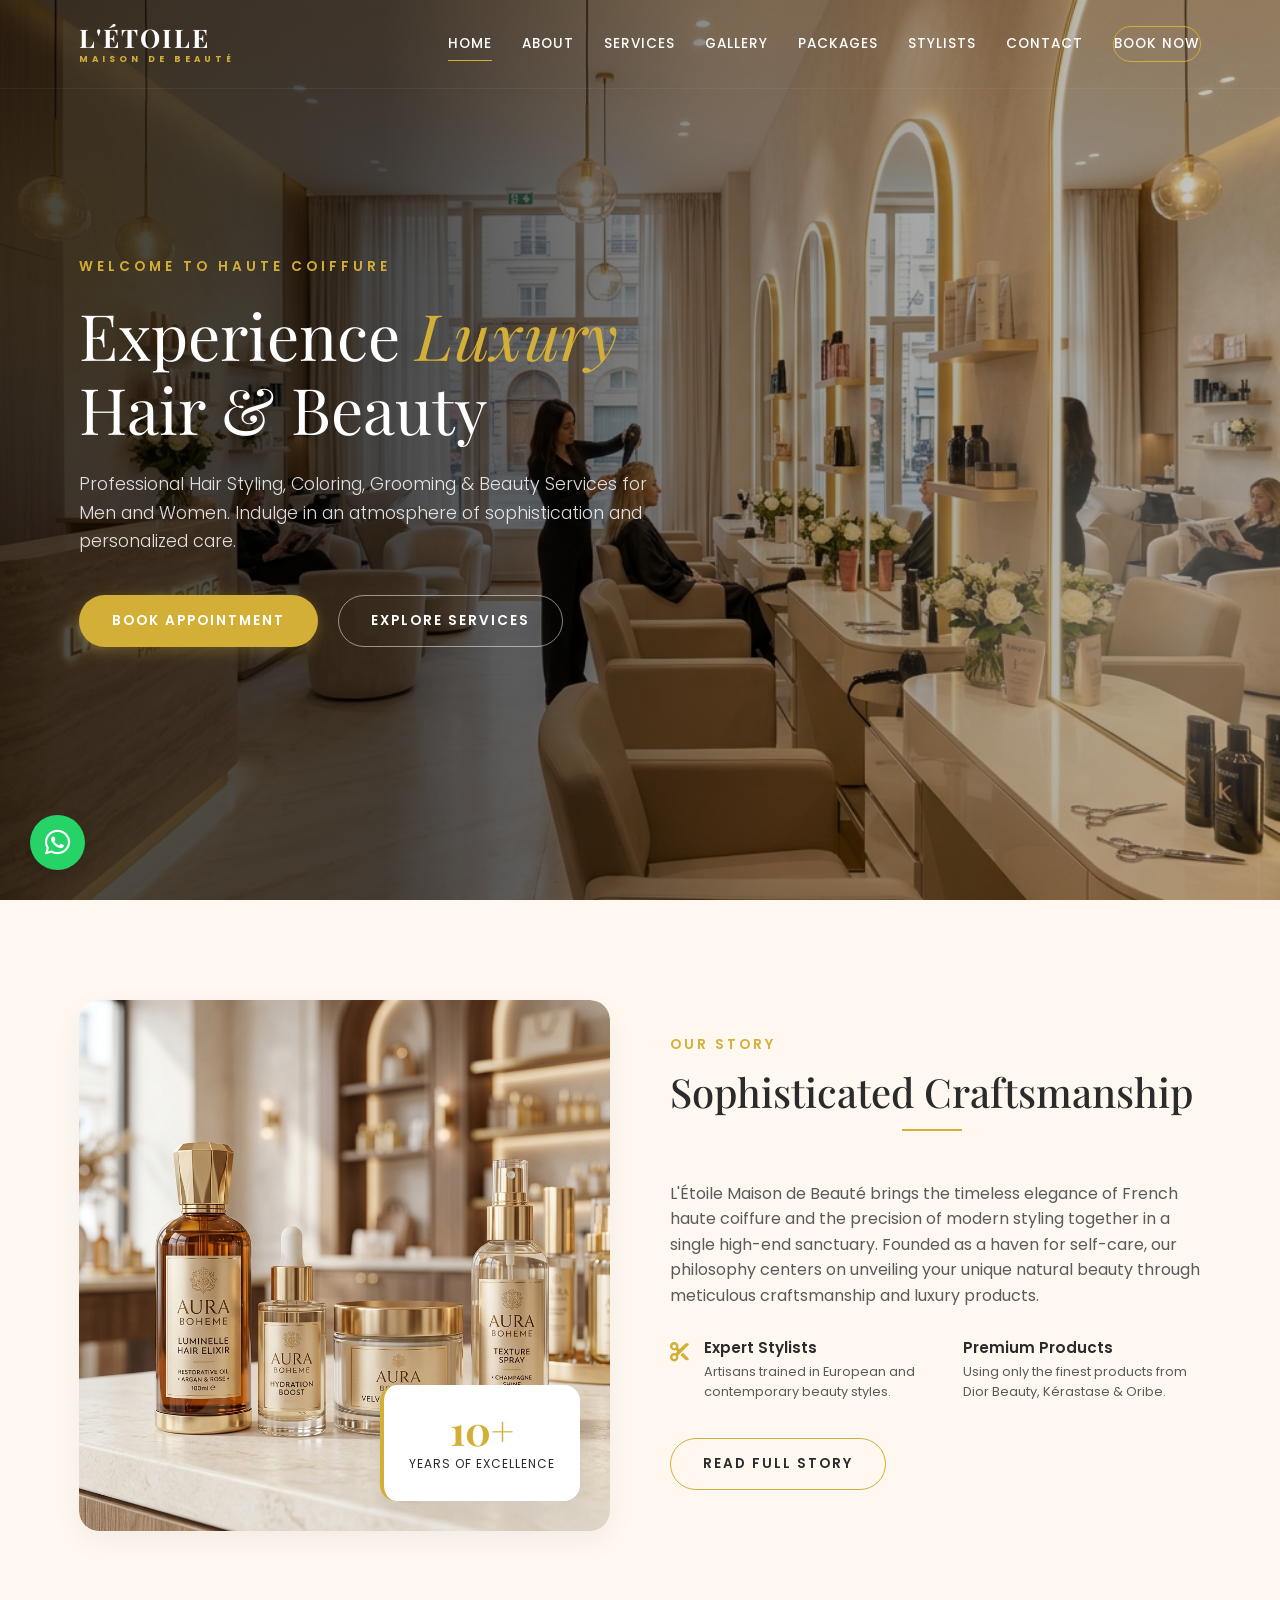
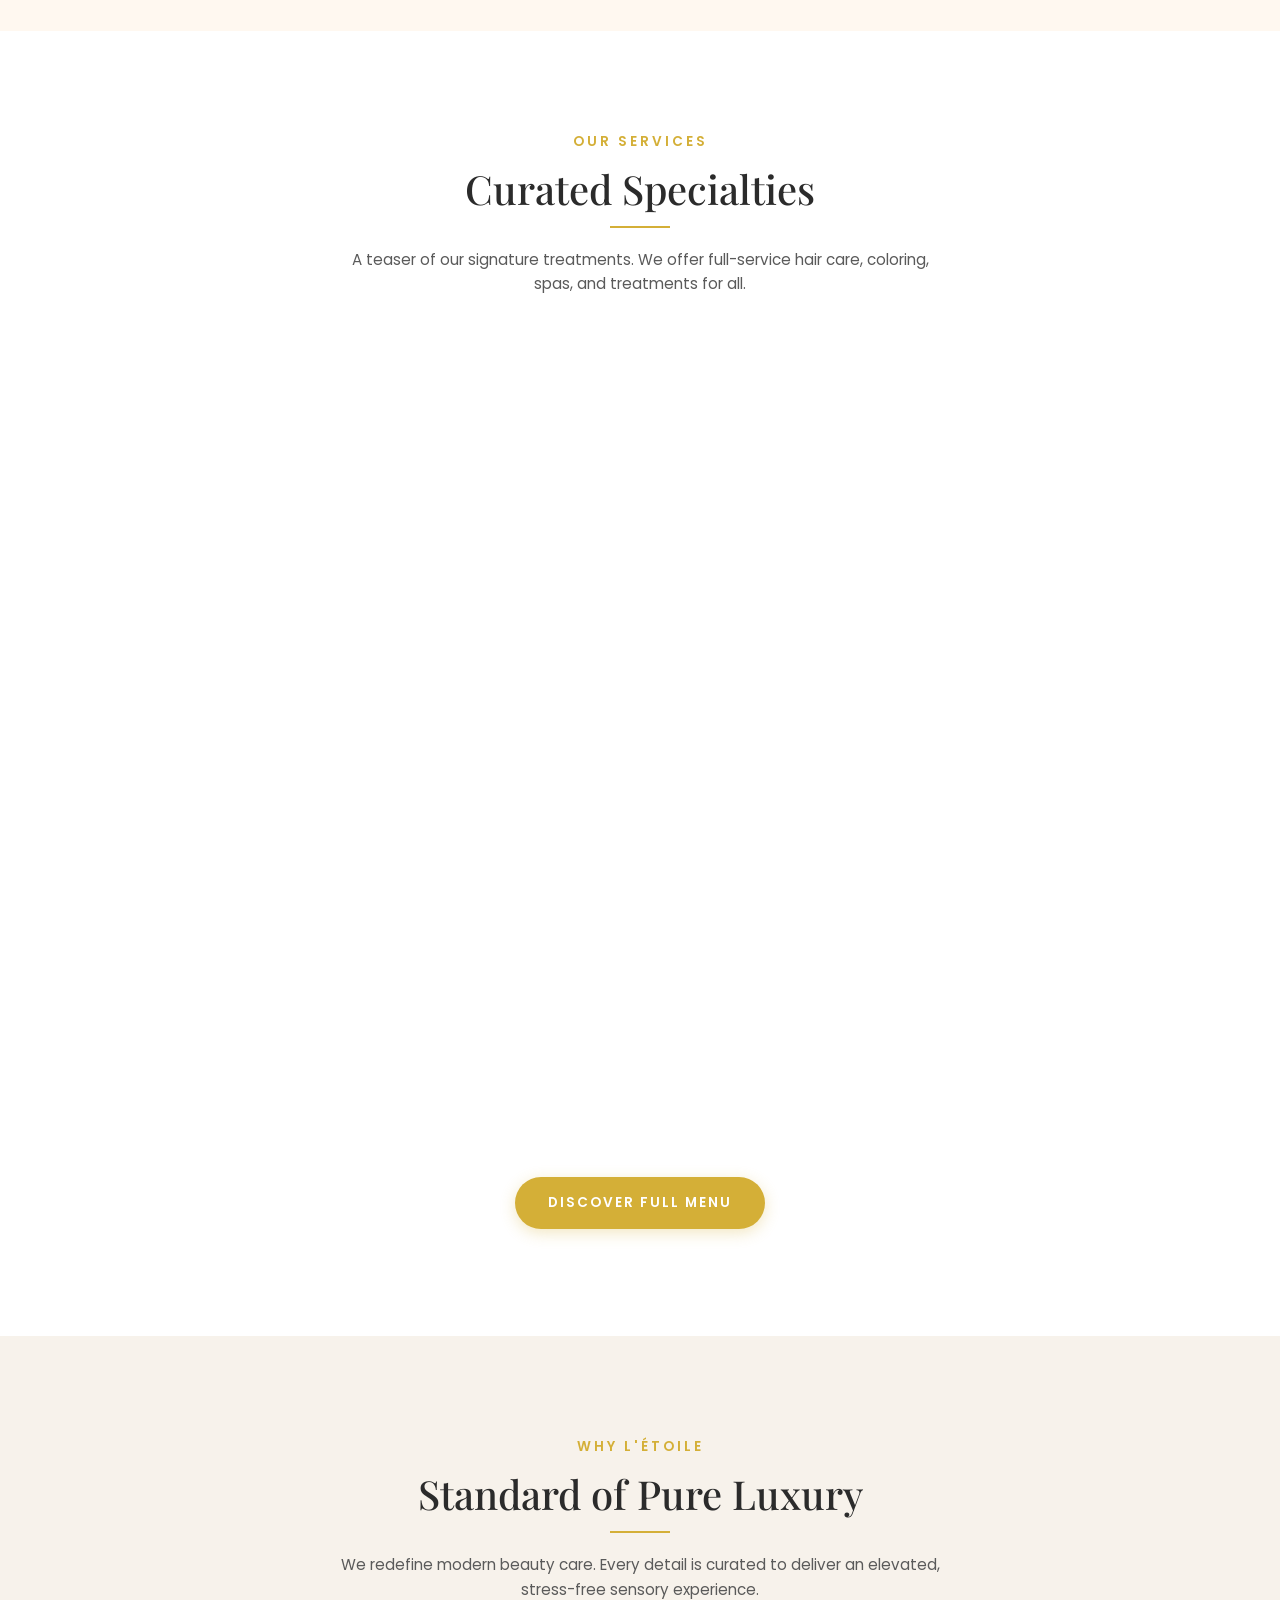
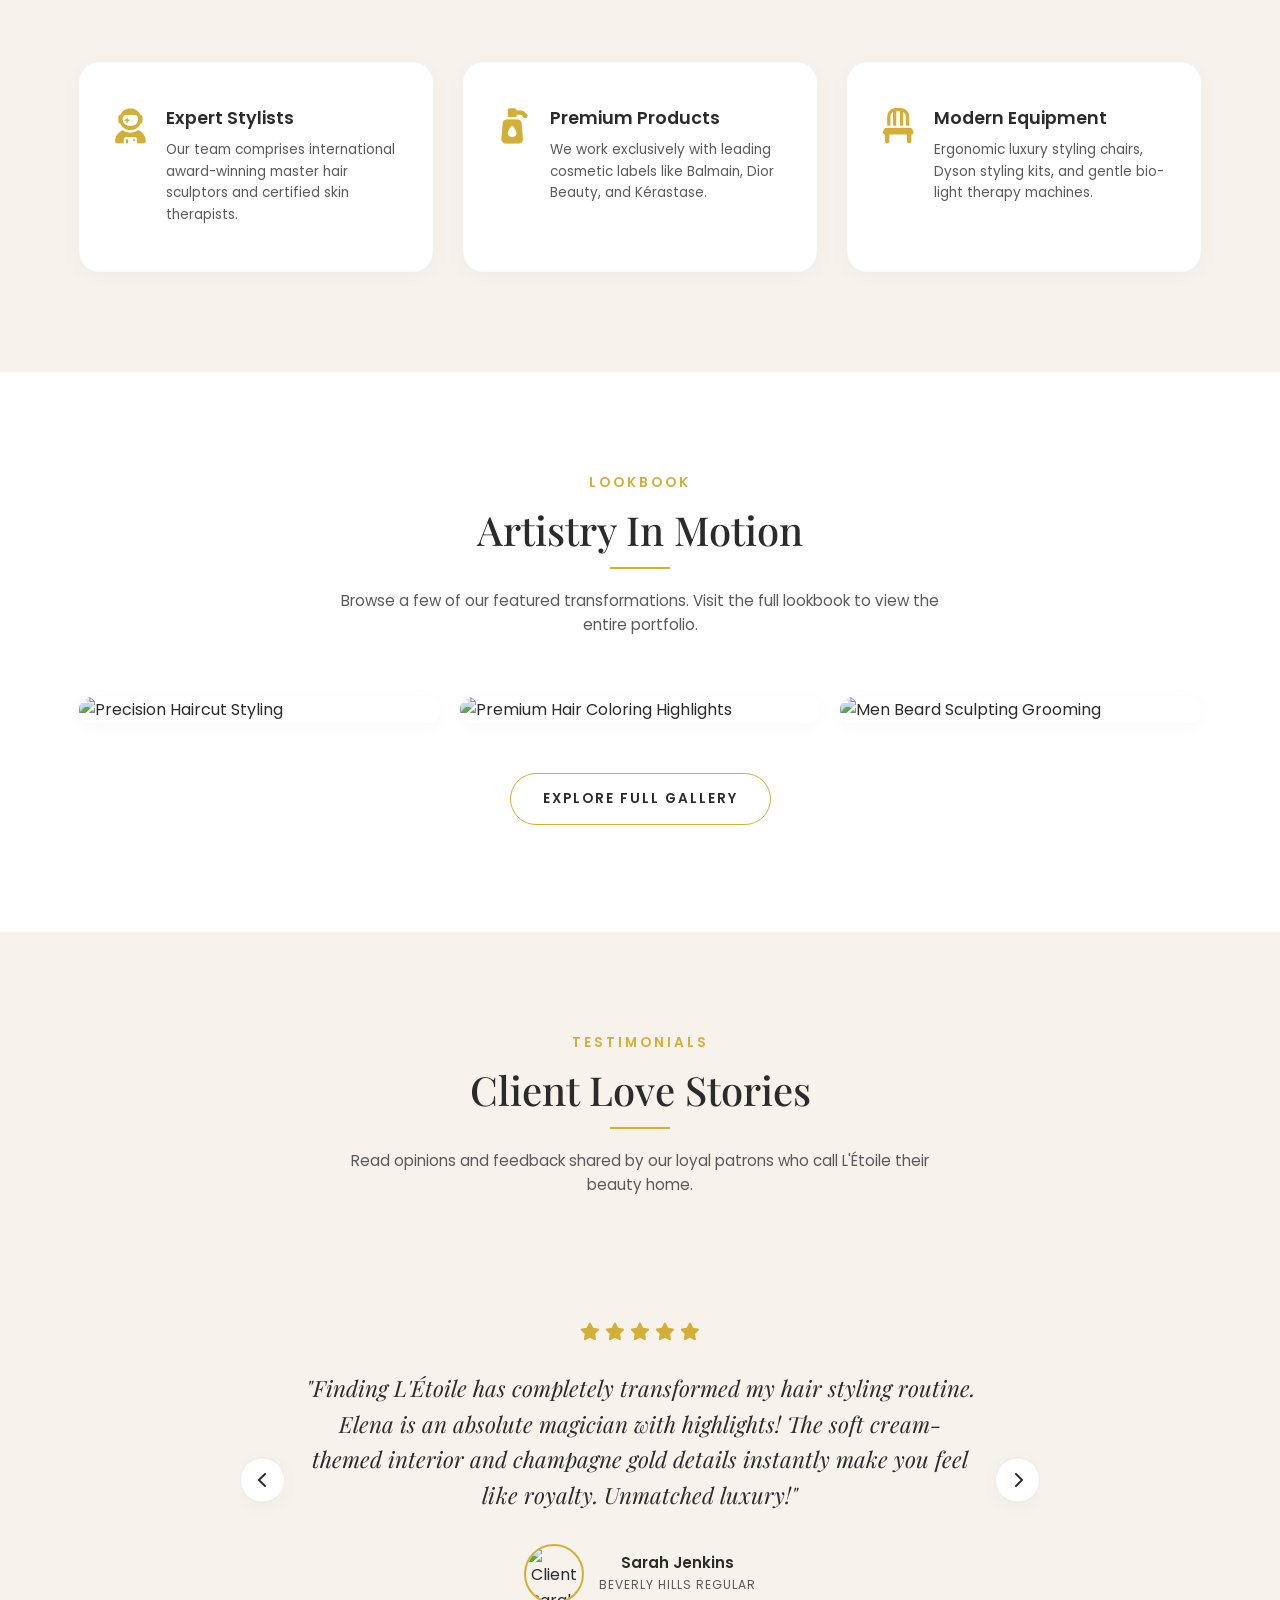
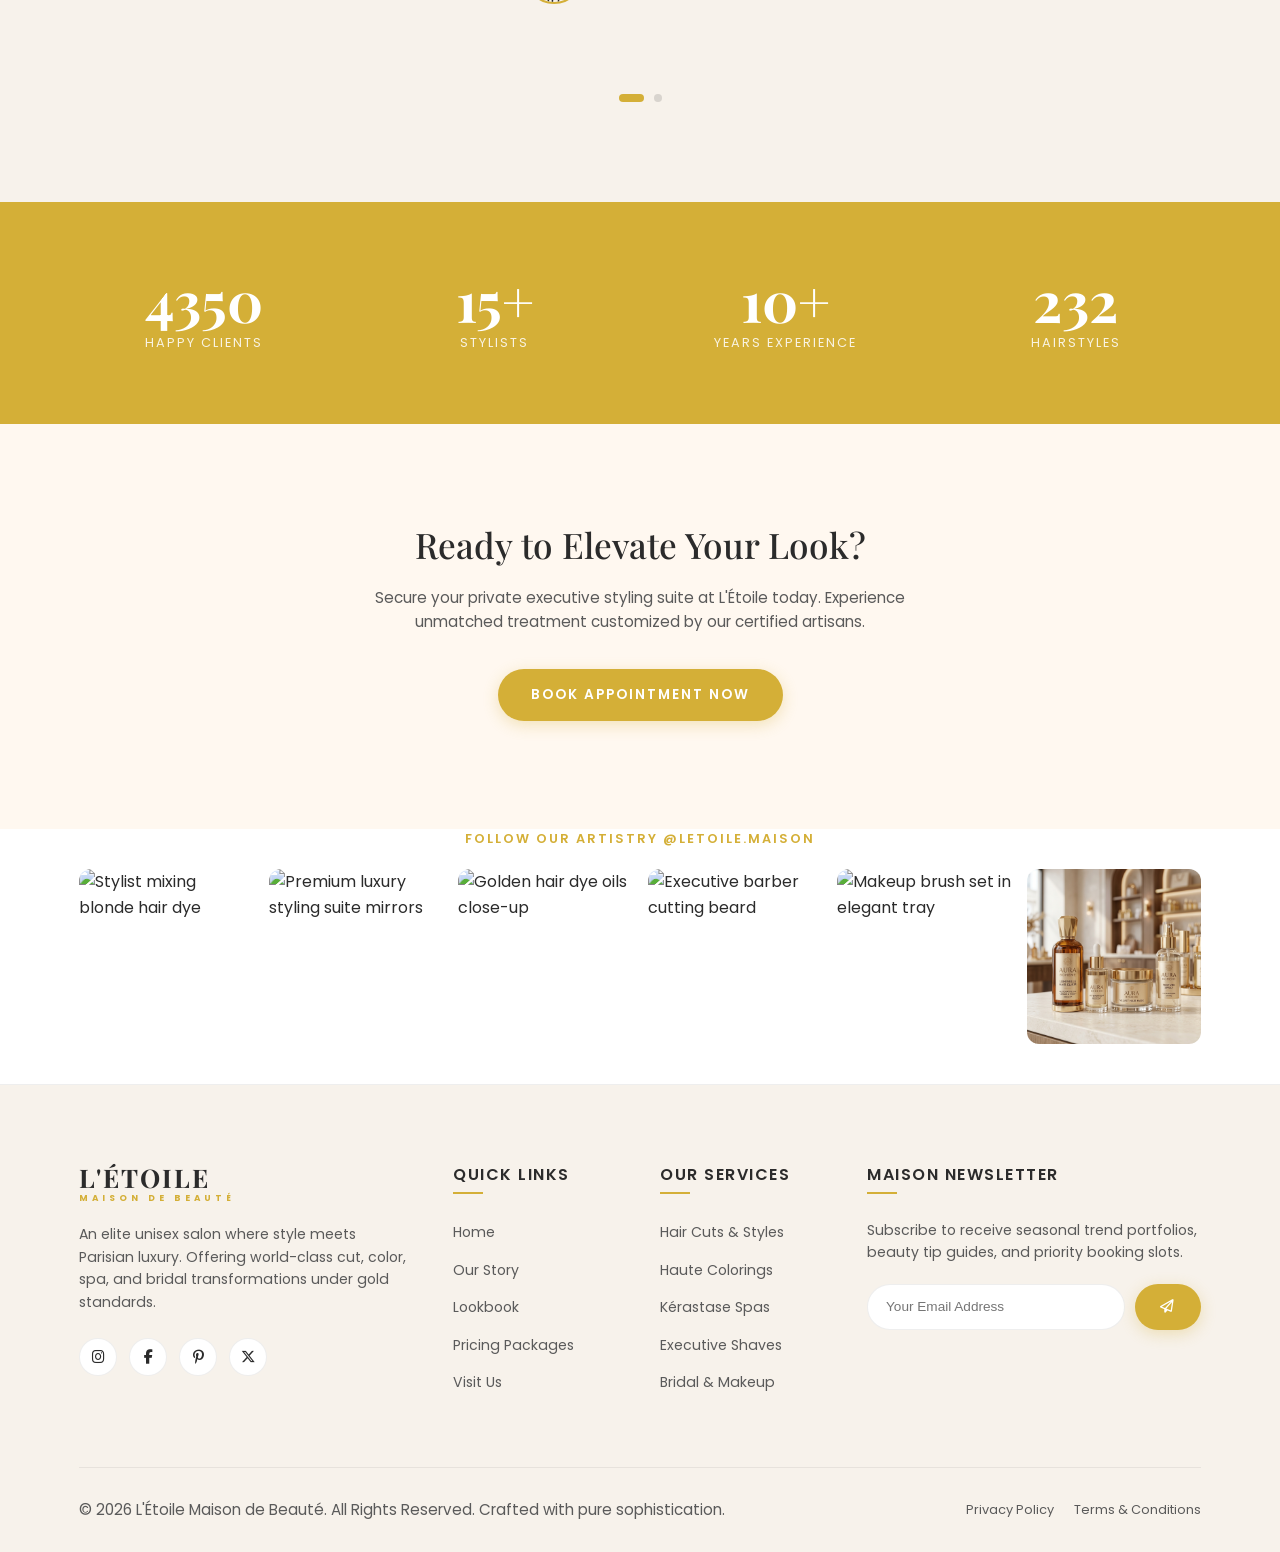
==== commit 859746f0: "Update home services and feed image" ====
--- a/index.html
+++ b/index.html
@@ -165,6 +165,16 @@
           <span class="service-price">From $50</span>
           <a href="services.html" class="btn btn-secondary" style="padding: 10px 20px; font-size: 0.75rem;">View Menu</a>
         </div>
+
+        <div class="service-card glass-card">
+          <div class="service-icon-box">
+            <i class="fa-solid fa-spa"></i>
+          </div>
+          <h3>Hair Spa Rituals</h3>
+          <p>Deep nourishment, scalp care, and gloss treatments for stronger, silkier hair.</p>
+          <span class="service-price">From $95</span>
+          <a href="services.html" class="btn btn-secondary" style="padding: 10px 20px; font-size: 0.75rem;">View Menu</a>
+        </div>
       </div>
       
       <div style="text-align: center; margin-top: 50px;" class="reveal-up">
@@ -419,7 +429,7 @@
         <div class="insta-overlay"><i class="fa-brands fa-instagram"></i></div>
       </div>
       <div class="insta-item">
-        <img src="https://images.unsplash.com/photo-1605497746444-ac9dbd39f4a5?q=80&w=400&auto=format&fit=crop" alt="Model showing silk keratin hair styling">
+        <img src="assets/images/about_premium.png" alt="Model showing silk keratin hair styling">
         <div class="insta-overlay"><i class="fa-brands fa-instagram"></i></div>
       </div>
     </div>
--- a/style.css
+++ b/style.css
@@ -50,6 +50,7 @@
 html {
   scroll-behavior: smooth;
   overflow-x: hidden;
+  max-width: 100%;
 }
 
 body {
@@ -59,6 +60,7 @@
   line-height: 1.6;
   font-weight: 400;
   overflow-x: hidden;
+  max-width: 100%;
   -webkit-font-smoothing: antialiased;
 }
 
@@ -125,6 +127,13 @@
   max-width: 1200px;
   margin: 0 auto;
   padding: 0 15px;
+}
+
+@media (max-width: 575px) {
+  .container {
+    width: 100%;
+    padding: 0 18px;
+  }
 }
 
 /* Premium Buttons */
@@ -421,7 +430,7 @@
   .nav-links {
     position: fixed;
     top: 0;
-    right: -100%;
+    right: 0;
     width: min(86vw, 320px);
     height: 100vh;
     height: 100dvh;
@@ -435,10 +444,11 @@
     z-index: 999;
     overflow-y: auto;
     -webkit-overflow-scrolling: touch;
+    transform: translateX(105%);
   }
   
   .nav-links.active {
-    right: 0;
+    transform: translateX(0);
   }
   
   .nav-links a {
@@ -821,6 +831,29 @@
 @media (max-width: 480px) {
   .about-features {
     grid-template-columns: 1fr;
+  }
+}
+
+@media (max-width: 575px) {
+  .about-img-box,
+  .why-card,
+  .service-card,
+  .package-card,
+  .stylist-card,
+  .faq-item,
+  .booking-card,
+  .contact-info-item,
+  .map-container,
+  .testimonial-card {
+    max-width: 100%;
+  }
+
+  .services-pane.active,
+  .why-grid,
+  .packages-grid,
+  .stylists-grid,
+  .stats-grid {
+    grid-template-columns: minmax(0, 1fr);
   }
 }
 
@@ -2124,14 +2157,154 @@
 }
 
 @media (max-width: 575px) {
+  .footer {
+    background: linear-gradient(180deg, var(--color-charcoal) 0%, #181818 100%);
+    padding: 14px 0 22px;
+  }
+
+  .footer > .container {
+    width: calc(100% - 20px);
+    padding: 24px 14px 18px;
+    border: 1px solid rgba(212, 175, 55, 0.22);
+    border-radius: 18px;
+    background: linear-gradient(145deg, rgba(255, 248, 240, 0.1), rgba(212, 175, 55, 0.08));
+    box-shadow: 0 18px 45px rgba(0, 0, 0, 0.25);
+  }
+
   .footer-grid {
     grid-template-columns: 1fr;
-  }
+    gap: 18px;
+    margin-bottom: 22px;
+  }
+
+  .footer-about {
+    text-align: center;
+  }
+
+  .footer-about .logo {
+    display: inline-flex;
+    align-items: center;
+    min-width: min(100%, 260px);
+    padding: 18px 16px;
+    border-radius: 14px;
+    background-color: var(--color-white);
+    color: var(--color-charcoal);
+    box-shadow: var(--shadow-medium);
+  }
+
+  .footer-about p {
+    color: rgba(255, 255, 255, 0.82);
+    font-weight: 500;
+    line-height: 1.8;
+    margin: 22px auto 20px;
+    max-width: 310px;
+  }
+
+  .footer-socials {
+    justify-content: center;
+    gap: 12px;
+    padding-bottom: 18px;
+    border-bottom: 1px solid rgba(255, 255, 255, 0.12);
+  }
+
+  .footer-socials a {
+    background-color: rgba(255, 255, 255, 0.08);
+    color: var(--color-white);
+    border-color: rgba(255, 255, 255, 0.2);
+  }
+
+  .footer-col h3 {
+    color: var(--color-gold);
+    margin-bottom: 16px;
+  }
+
+  .footer-col h3::after {
+    width: 42px;
+  }
+
+  .footer-links {
+    padding: 18px 14px;
+    border: 1px solid rgba(212, 175, 55, 0.18);
+    border-radius: 14px;
+    background: rgba(255, 255, 255, 0.06);
+  }
+
+  .footer-links li {
+    margin-bottom: 9px;
+  }
+
+  .footer-links li:last-child {
+    margin-bottom: 0;
+  }
+
+  .footer-links a {
+    display: flex;
+    align-items: center;
+    justify-content: space-between;
+    min-height: 43px;
+    padding: 10px 14px;
+    border-radius: 10px;
+    background-color: rgba(0, 0, 0, 0.38);
+    color: var(--color-white);
+    font-size: 0.82rem;
+    font-weight: 600;
+  }
+
+  .footer-links a::after {
+    content: '>';
+    color: var(--color-gold);
+    font-size: 1.05rem;
+    line-height: 1;
+  }
+
+  .footer-links a:hover {
+    padding-left: 14px;
+    color: var(--color-white);
+    background-color: rgba(212, 175, 55, 0.2);
+  }
+
+  .footer-newsletter {
+    padding: 18px 14px;
+    border: 1px solid rgba(212, 175, 55, 0.18);
+    border-radius: 14px;
+    background: rgba(255, 255, 255, 0.06);
+  }
+
+  .newsletter-desc {
+    color: rgba(255, 255, 255, 0.78);
+  }
+
+  .newsletter-form {
+    flex-direction: column;
+  }
+
+  .newsletter-input {
+    width: 100%;
+  }
+
+  .newsletter-form .btn {
+    width: 100%;
+  }
+
   .footer-bottom {
     flex-direction: column;
     gap: 15px;
     text-align: center;
-  }
+    padding-top: 20px;
+    border-top-color: rgba(255, 255, 255, 0.12);
+  }
+
+  .footer-bottom p,
+  .footer-bottom-links a {
+    color: rgba(255, 255, 255, 0.72);
+  }
+
+  .footer-bottom-links {
+    flex-wrap: wrap;
+    justify-content: center;
+    gap: 12px;
+  }
+
 }
 
 /* =========================================
@@ -2211,6 +2384,43 @@
   box-shadow: 0 4px 15px rgba(212, 175, 55, 0.3);
 }
 
+@media (max-width: 575px) {
+  .whatsapp-float {
+    left: 18px;
+    bottom: 18px;
+    width: 48px;
+    height: 48px;
+    font-size: 1.5rem;
+  }
+
+  .back-to-top {
+    right: 18px;
+    bottom: 18px;
+  }
+}
+
+@media (max-width: 575px) {
+  .services-pane.active,
+  .why-grid,
+  .packages-grid,
+  .stylists-grid,
+  .stats-grid,
+  .contact-grid,
+  .booking-form {
+    grid-template-columns: minmax(0, 1fr);
+  }
+
+  .section-header h2,
+  .hero h1,
+  .subpage-hero h1,
+  .footer-col h3,
+  .footer-links a,
+  .newsletter-input,
+  .btn {
+    overflow-wrap: anywhere;
+  }
+}
+
 /* =========================================
    16. SCROLL REVEAL ANIMATIONS
    ========================================= */
